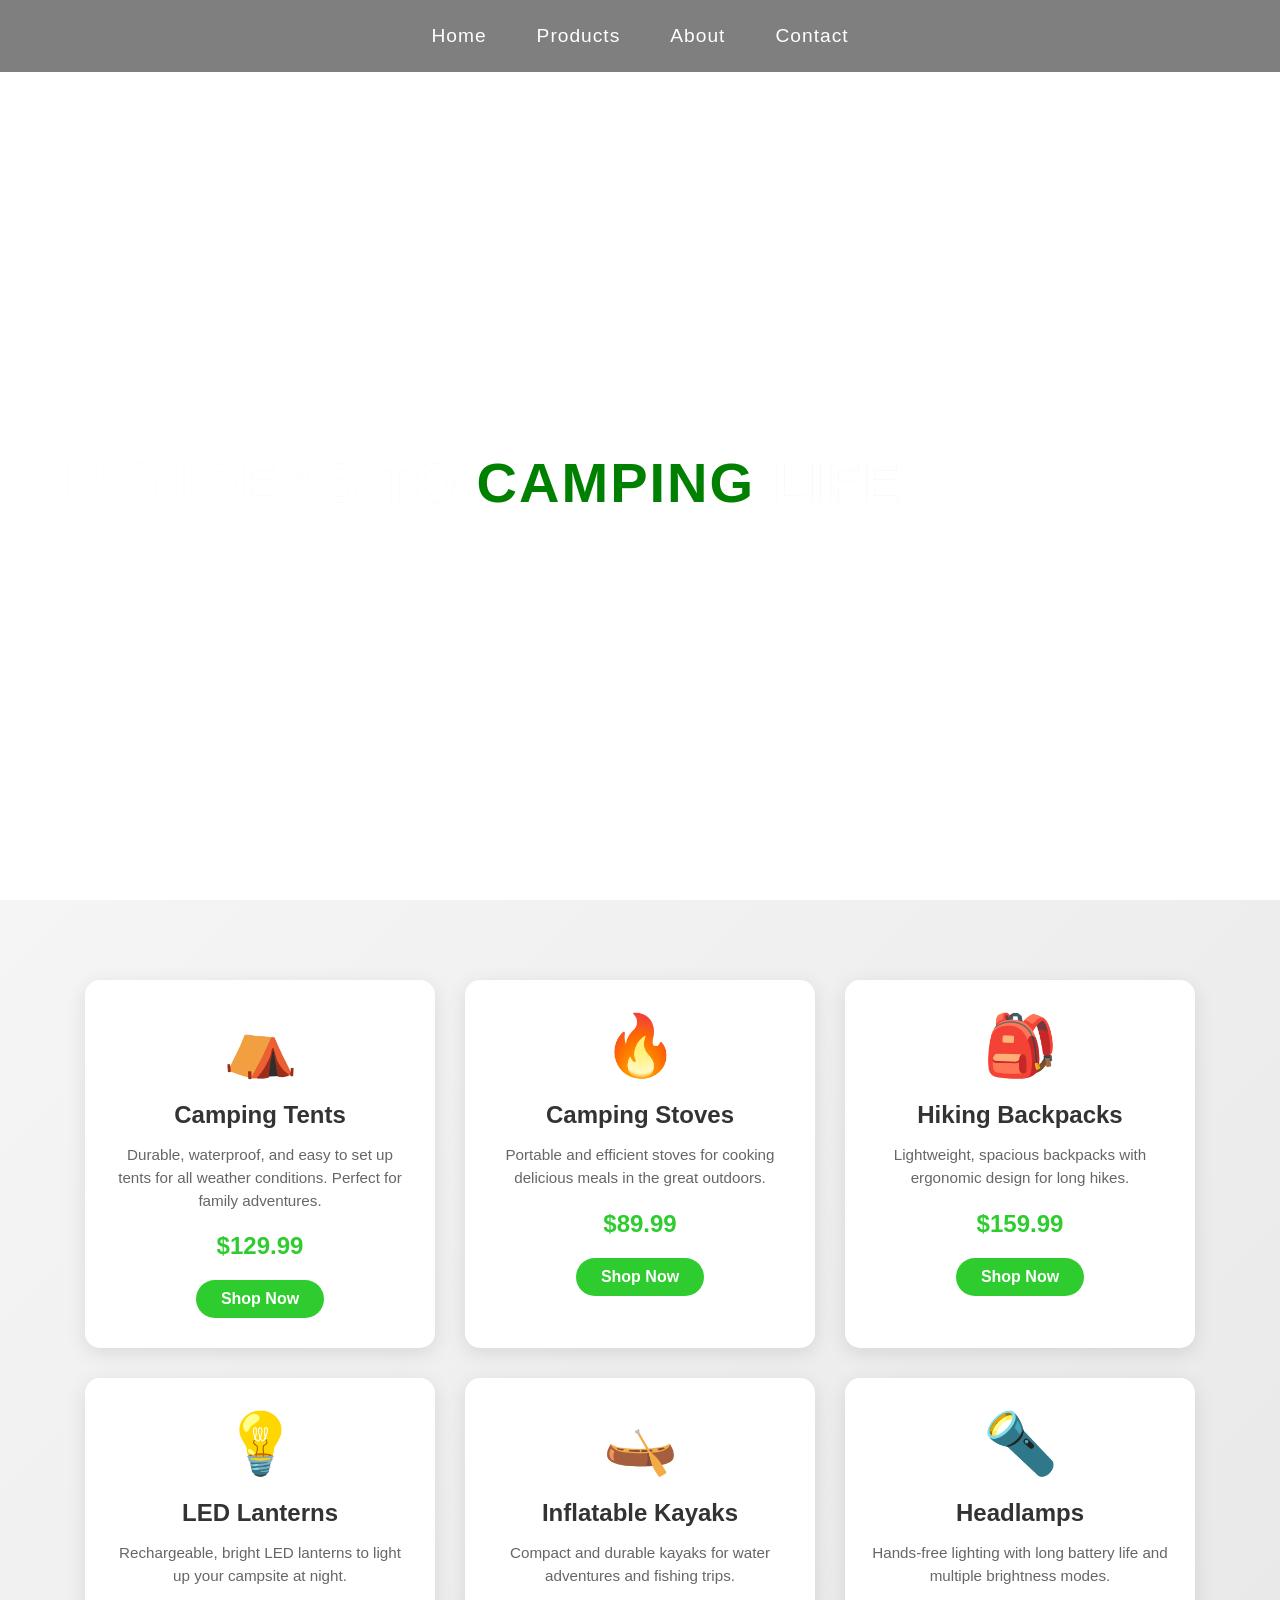
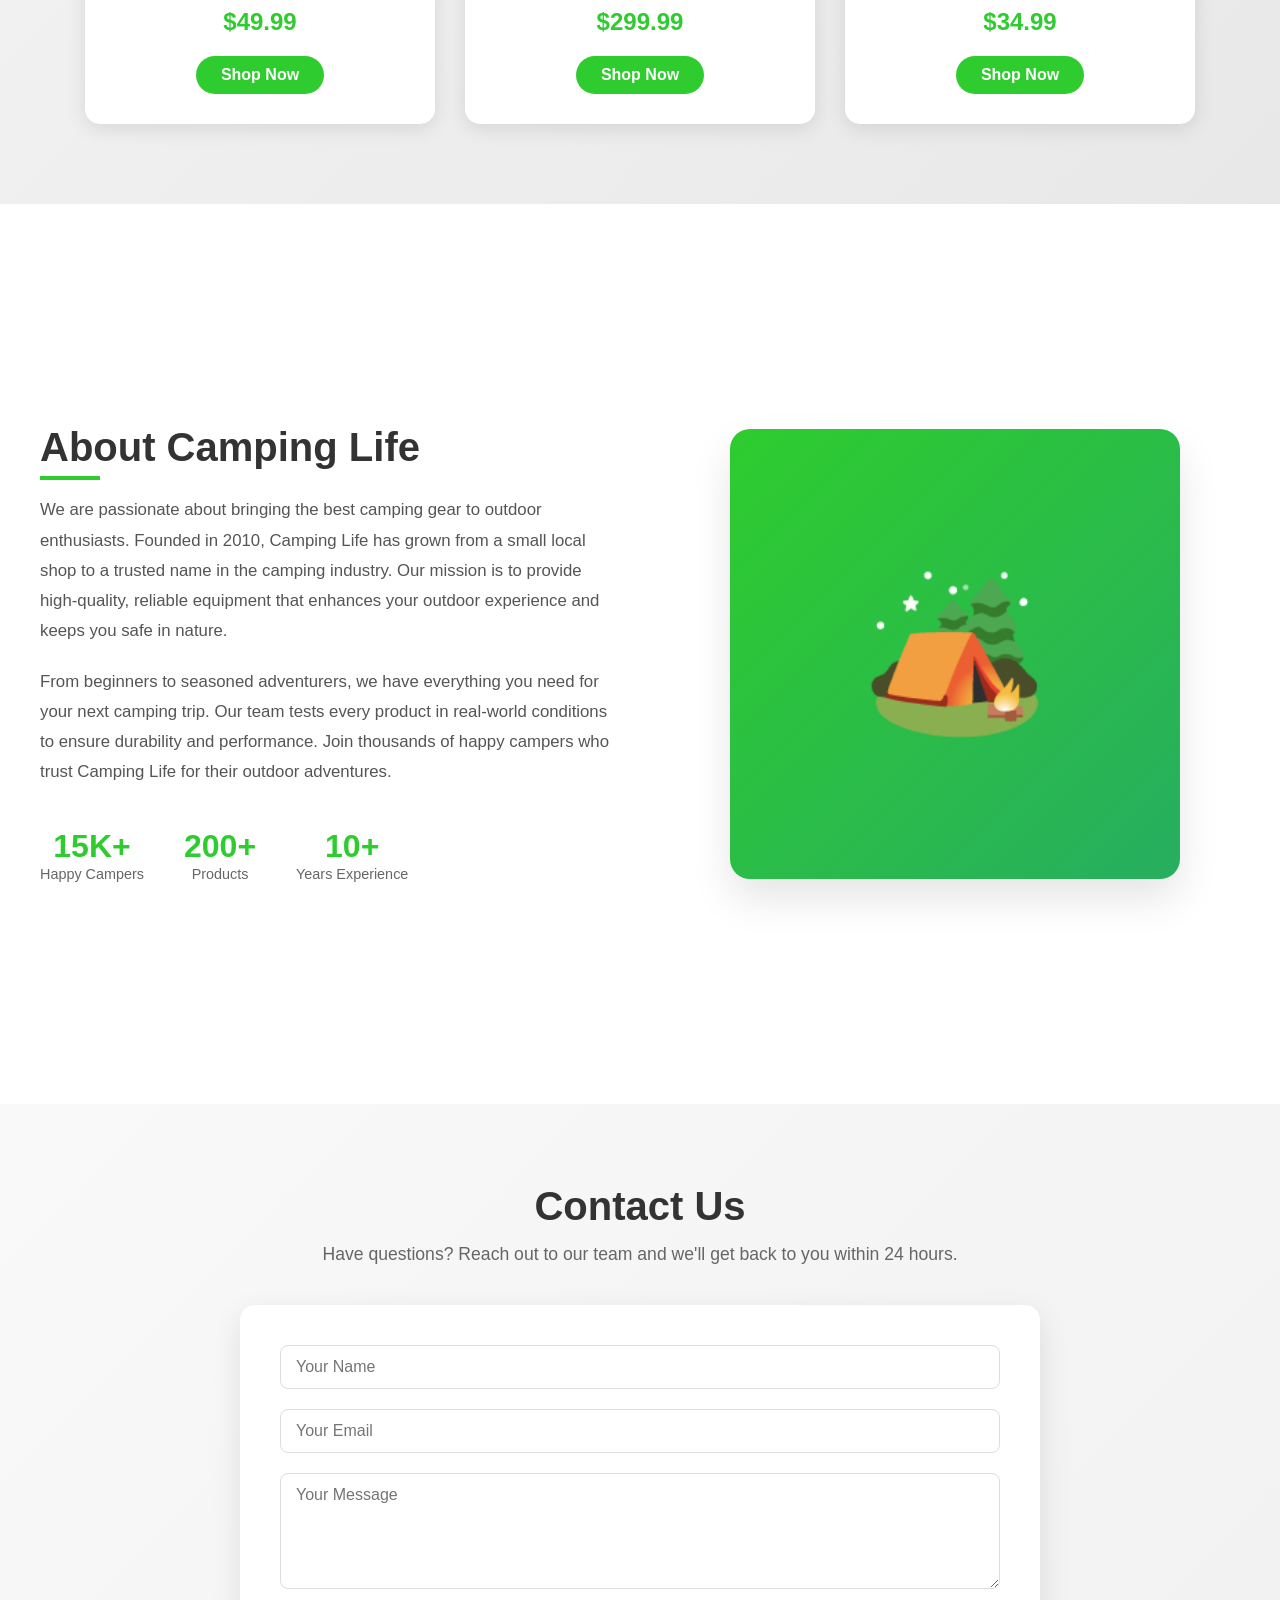
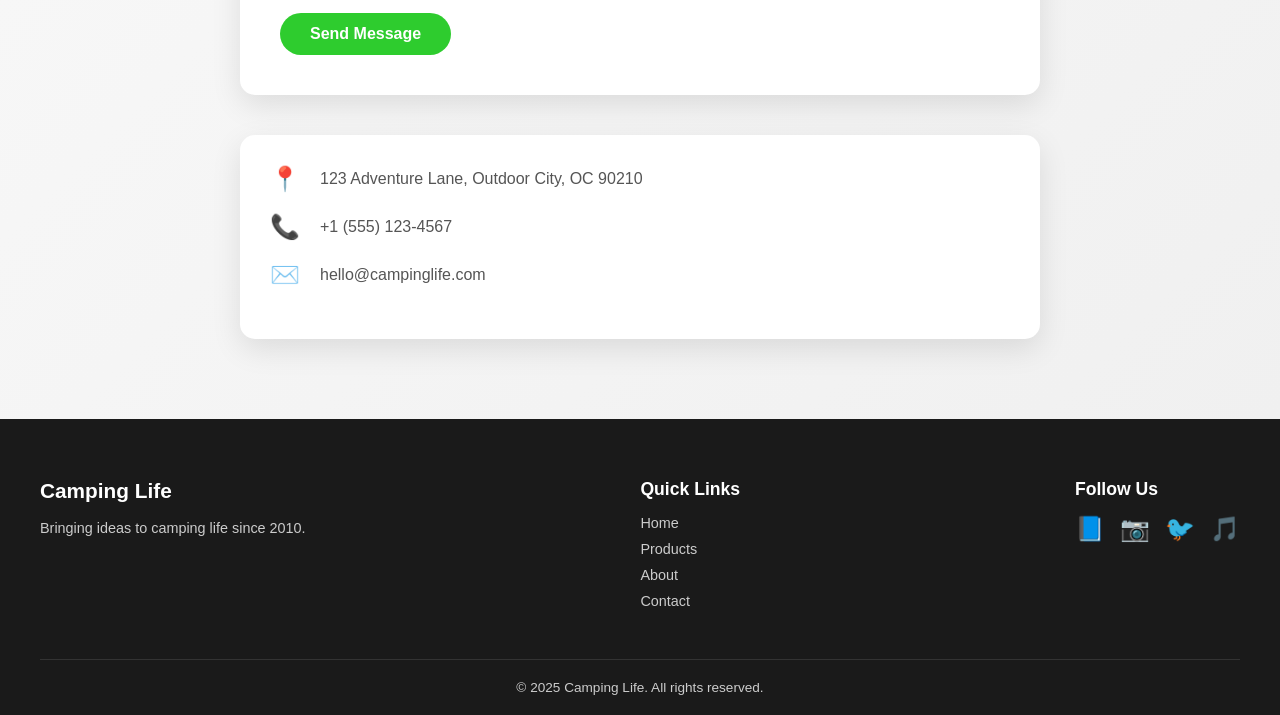
==== index.html @ 52f6e9c1 "update files via upload" ====
<!DOCTYPE html>
<html lang="pt-br">

<head>
    <meta charset="UTF-8">
    <meta name="viewport" content="width=device-width, initial-scale=1.0">
    <title>Hero Section com Vídeo - Camping Life</title>
    <link rel="stylesheet" href="style.css">
</head>

<body>
    <section class="hero">
        <video autoplay muted loop>
            <source src="video4k.mp4" type="video/mp4">
        </video>

        <div class="navbar">
            <a href="#">Home</a>
            <a href="#">Products</a>
            <a href="#">About</a>
            <a href="#">Contact</a>
        </div>

        <div class="hero-title">
            <h1>BRINGING IDEAS TO <span style="color: green;">CAMPING</span> LIFE</h1>
        </div>
    </section>

    <section class="products">
        <div class="products-container">
            <div class="product-card">
                <div class="product-icon">⛺</div>
                <h3>Camping Tents</h3>
                <p>Durable, waterproof, and easy to set up tents for all weather conditions. Perfect for family
                    adventures.</p>
                <div class="price">$129.99</div>
                <a href="#" class="btn">Shop Now</a>
            </div>
            <div class="product-card">
                <div class="product-icon">🔥</div>
                <h3>Camping Stoves</h3>
                <p>Portable and efficient stoves for cooking delicious meals in the great outdoors.</p>
                <div class="price">$89.99</div>
                <a href="#" class="btn">Shop Now</a>
            </div>
            <div class="product-card">
                <div class="product-icon">🎒</div>
                <h3>Hiking Backpacks</h3>
                <p>Lightweight, spacious backpacks with ergonomic design for long hikes.</p>
                <div class="price">$159.99</div>
                <a href="#" class="btn">Shop Now</a>
            </div>
            <div class="product-card">
                <div class="product-icon">💡</div>
                <h3>LED Lanterns</h3>
                <p>Rechargeable, bright LED lanterns to light up your campsite at night.</p>
                <div class="price">$49.99</div>
                <a href="#" class="btn">Shop Now</a>
            </div>
            <div class="product-card">
                <div class="product-icon">🛶</div>
                <h3>Inflatable Kayaks</h3>
                <p>Compact and durable kayaks for water adventures and fishing trips.</p>
                <div class="price">$299.99</div>
                <a href="#" class="btn">Shop Now</a>
            </div>
            <div class="product-card">
                <div class="product-icon">🔦</div>
                <h3>Headlamps</h3>
                <p>Hands-free lighting with long battery life and multiple brightness modes.</p>
                <div class="price">$34.99</div>
                <a href="#" class="btn">Shop Now</a>
            </div>
        </div>
    </section>

    <section class="about">
        <div class="about-content">
            <h2>About Camping Life</h2>
            <p>We are passionate about bringing the best camping gear to outdoor enthusiasts. Founded in 2010, Camping
                Life has grown from a small local shop to a trusted name in the camping industry. Our mission is to
                provide high-quality, reliable equipment that enhances your outdoor experience and keeps you safe in
                nature.</p>
            <p>From beginners to seasoned adventurers, we have everything you need for your next camping trip. Our team
                tests every product in real-world conditions to ensure durability and performance. Join thousands of
                happy campers who trust Camping Life for their outdoor adventures.</p>
            <div class="about-stats">
                <div class="stat">
                    <span class="stat-number">15K+</span>
                    <span class="stat-label">Happy Campers</span>
                </div>
                <div class="stat">
                    <span class="stat-number">200+</span>
                    <span class="stat-label">Products</span>
                </div>
                <div class="stat">
                    <span class="stat-number">10+</span>
                    <span class="stat-label">Years Experience</span>
                </div>
            </div>
        </div>
        <div class="about-image">
            <div class="image-placeholder">🏕️</div>
        </div>
    </section>

    <section class="contact">
        <div class="contact-container">
            <h2>Contact Us</h2>
            <p>Have questions? Reach out to our team and we'll get back to you within 24 hours.</p>
            <form class="contact-form">
                <input type="text" placeholder="Your Name" required>
                <input type="email" placeholder="Your Email" required>
                <textarea rows="5" placeholder="Your Message" required></textarea>
                <button type="submit" class="submit-btn">Send Message</button>
            </form>
            <div class="contact-info">
                <div class="info-item">
                    <span class="info-icon">📍</span>
                    <span>123 Adventure Lane, Outdoor City, OC 90210</span>
                </div>
                <div class="info-item">
                    <span class="info-icon">📞</span>
                    <span>+1 (555) 123-4567</span>
                </div>
                <div class="info-item">
                    <span class="info-icon">✉️</span>
                    <span>hello@campinglife.com</span>
                </div>
            </div>
        </div>
    </section>

    <footer class="footer">
        <div class="footer-content">
            <div class="footer-section">
                <h3>Camping Life</h3>
                <p>Bringing ideas to camping life since 2010.</p>
            </div>
            <div class="footer-section">
                <h4>Quick Links</h4>
                <a href="#">Home</a>
                <a href="#">Products</a>
                <a href="#">About</a>
                <a href="#">Contact</a>
            </div>
            <div class="footer-section">
                <h4>Follow Us</h4>
                <div class="social-icons">
                    <a href="#">📘</a>
                    <a href="#">📷</a>
                    <a href="#">🐦</a>
                    <a href="#">🎵</a>
                </div>
            </div>
        </div>
        <div class="footer-bottom">
            <p>&copy; 2025 Camping Life. All rights reserved.</p>
        </div>
    </footer>
</body>

</html>
---- style.css ----
* {
    margin: 0;
    padding: 0;
    box-sizing: border-box;
}

.hero {
    height: 100vh;
    width: 100%;
    position: relative;
    overflow: hidden;
}

.hero video {
    position: absolute;
    width: 100%;
    height: 100%;
    object-fit: cover;
    top: 0;
    left: 0;
    z-index: 1;
}

.navbar {
    background-color: rgba(0, 0, 0, 0.5);
    padding: 25px 50px;
    text-align: center;
    display: flex;
    position: fixed;
    top: 0;
    left: 0;
    width: 100%;
    z-index: 3;
    gap: 50px;
    justify-content: center;
    backdrop-filter: blur(5px);
}

.navbar a {
    color: white;
    text-decoration: none;
    font-family: 'Arial', 'Helvetica', sans-serif;
    font-size: 1.2rem;
    font-weight: 500;
    transition: color 0.3s ease;
    letter-spacing: 1px;
}

.navbar a:hover {
    color: #2ecc2e;
}

.hero-title {
    position: absolute;
    z-index: 2;
    top: 50%;
    left: -20%;
    font-family: 'Arial', 'Helvetica', sans-serif;
    font-weight: bold;
    color: white;
    font-size: 5rem;
    text-align: center;
    width: 100%;
    letter-spacing: 2px;
}

.hero-title h1 {
    font-size: 3.5rem;
    background: linear-gradient(135deg, #ffffff, #e0e0e0);
    -webkit-background-clip: text;
    background-clip: text;
    color: white;
}

.products {
    min-height: 100vh;
    background: linear-gradient(135deg, #f5f5f5 0%, #e8e8e8 100%);
    padding: 80px 40px;
}

.products-container {
    max-width: 1300px;
    margin: 0 auto;
    display: flex;
    flex-wrap: wrap;
    gap: 30px;
    justify-content: center;
}

.product-card {
    background-color: white;
    width: 350px;
    padding: 30px 25px;
    border-radius: 15px;
    text-align: center;
    transition: transform 0.3s ease, box-shadow 0.3s ease;
    box-shadow: 0 5px 20px rgba(0, 0, 0, 0.1);
}

.product-card:hover {
    transform: translateY(-10px);
    box-shadow: 0 15px 35px rgba(0, 0, 0, 0.15);
}

.product-icon {
    font-size: 60px;
    margin-bottom: 20px;
}

.product-card h3 {
    font-family: 'Arial', 'Helvetica', sans-serif;
    font-size: 1.5rem;
    color: #333;
    margin-bottom: 15px;
}

.product-card p {
    font-family: 'Arial', 'Helvetica', sans-serif;
    color: #666;
    line-height: 1.5;
    margin-bottom: 20px;
    font-size: 0.95rem;
}

.price {
    font-size: 1.5rem;
    font-weight: bold;
    color: #2ecc2e;
    margin-bottom: 20px;
    font-family: 'Arial', 'Helvetica', sans-serif;
}

.btn {
    display: inline-block;
    padding: 10px 25px;
    background-color: #2ecc2e;
    color: white;
    text-decoration: none;
    border-radius: 25px;
    font-family: 'Arial', 'Helvetica', sans-serif;
    font-weight: bold;
    transition: background-color 0.3s ease;
}

.btn:hover {
    background-color: #27ae60;
}

.about {
    min-height: 100vh;
    background: white;
    display: flex;
    align-items: center;
    justify-content: center;
    gap: 60px;
    padding: 80px 40px;
    max-width: 1300px;
    margin: 0 auto;
}

.about-content {
    flex: 1;
}

.about-content h2 {
    font-family: 'Arial', 'Helvetica', sans-serif;
    font-size: 2.5rem;
    color: #333;
    margin-bottom: 25px;
    position: relative;
    display: inline-block;
}

.about-content h2::after {
    content: '';
    position: absolute;
    bottom: -10px;
    left: 0;
    width: 60px;
    height: 4px;
    background-color: #2ecc2e;
}

.about-content p {
    font-family: 'Arial', 'Helvetica', sans-serif;
    color: #555;
    line-height: 1.8;
    margin-bottom: 20px;
    font-size: 1.05rem;
}

.about-stats {
    display: flex;
    gap: 40px;
    margin-top: 40px;
}

.stat {
    text-align: center;
}

.stat-number {
    display: block;
    font-size: 2rem;
    font-weight: bold;
    color: #2ecc2e;
    font-family: 'Arial', 'Helvetica', sans-serif;
}

.stat-label {
    font-family: 'Arial', 'Helvetica', sans-serif;
    color: #666;
    font-size: 0.9rem;
}

.about-image {
    flex: 1;
    display: flex;
    justify-content: center;
    align-items: center;
}

.image-placeholder {
    width: 100%;
    max-width: 450px;
    height: 450px;
    background: linear-gradient(135deg, #2ecc2e, #27ae60);
    border-radius: 20px;
    display: flex;
    align-items: center;
    justify-content: center;
    font-size: 150px;
    box-shadow: 0 20px 40px rgba(0, 0, 0, 0.1);
}

.contact {
    min-height: 100vh;
    background: linear-gradient(135deg, #f9f9f9 0%, #f0f0f0 100%);
    padding: 80px 40px;
}

.contact-container {
    max-width: 800px;
    margin: 0 auto;
    text-align: center;
}

.contact-container h2 {
    font-family: 'Arial', 'Helvetica', sans-serif;
    font-size: 2.5rem;
    color: #333;
    margin-bottom: 15px;
}

.contact-container > p {
    font-family: 'Arial', 'Helvetica', sans-serif;
    color: #666;
    margin-bottom: 40px;
    font-size: 1.1rem;
}

.contact-form {
    background: white;
    padding: 40px;
    border-radius: 15px;
    box-shadow: 0 10px 30px rgba(0, 0, 0, 0.1);
    margin-bottom: 40px;
    text-align: left;
}

.contact-form input,
.contact-form textarea {
    width: 100%;
    padding: 12px 15px;
    margin-bottom: 20px;
    border: 1px solid #ddd;
    border-radius: 8px;
    font-family: 'Arial', 'Helvetica', sans-serif;
    font-size: 1rem;
    transition: border-color 0.3s ease;
}

.contact-form input:focus,
.contact-form textarea:focus {
    outline: none;
    border-color: #2ecc2e;
}

.submit-btn {
    background-color: #2ecc2e;
    color: white;
    padding: 12px 30px;
    border: none;
    border-radius: 25px;
    font-size: 1rem;
    font-weight: bold;
    cursor: pointer;
    transition: background-color 0.3s ease;
    width: auto;
    font-family: 'Arial', 'Helvetica', sans-serif;
}

.submit-btn:hover {
    background-color: #27ae60;
}

.contact-info {
    background: white;
    padding: 30px;
    border-radius: 15px;
    box-shadow: 0 10px 30px rgba(0, 0, 0, 0.1);
    text-align: left;
}

.info-item {
    display: flex;
    align-items: center;
    gap: 15px;
    margin-bottom: 20px;
    font-family: 'Arial', 'Helvetica', sans-serif;
    color: #555;
}

.info-icon {
    font-size: 1.5rem;
    min-width: 35px;
}

.footer {
    background-color: #1a1a1a;
    color: #ccc;
    padding: 60px 40px 20px;
}

.footer-content {
    max-width: 1300px;
    margin: 0 auto;
    display: flex;
    justify-content: space-between;
    flex-wrap: wrap;
    gap: 40px;
    margin-bottom: 40px;
}

.footer-section h3 {
    font-family: 'Arial', 'Helvetica', sans-serif;
    color: white;
    margin-bottom: 15px;
    font-size: 1.3rem;
}

.footer-section h4 {
    font-family: 'Arial', 'Helvetica', sans-serif;
    color: white;
    margin-bottom: 15px;
    font-size: 1.1rem;
}

.footer-section p {
    font-family: 'Arial', 'Helvetica', sans-serif;
    line-height: 1.5;
    font-size: 0.9rem;
}

.footer-section a {
    display: block;
    color: #ccc;
    text-decoration: none;
    font-family: 'Arial', 'Helvetica', sans-serif;
    margin-bottom: 10px;
    transition: color 0.3s ease;
    font-size: 0.9rem;
}

.footer-section a:hover {
    color: #2ecc2e;
}

.social-icons {
    display: flex;
    gap: 15px;
}

.social-icons a {
    font-size: 1.5rem;
    margin-bottom: 0;
}

.footer-bottom {
    text-align: center;
    padding-top: 20px;
    border-top: 1px solid #333;
    font-family: 'Arial', 'Helvetica', sans-serif;
    font-size: 0.85rem;
}
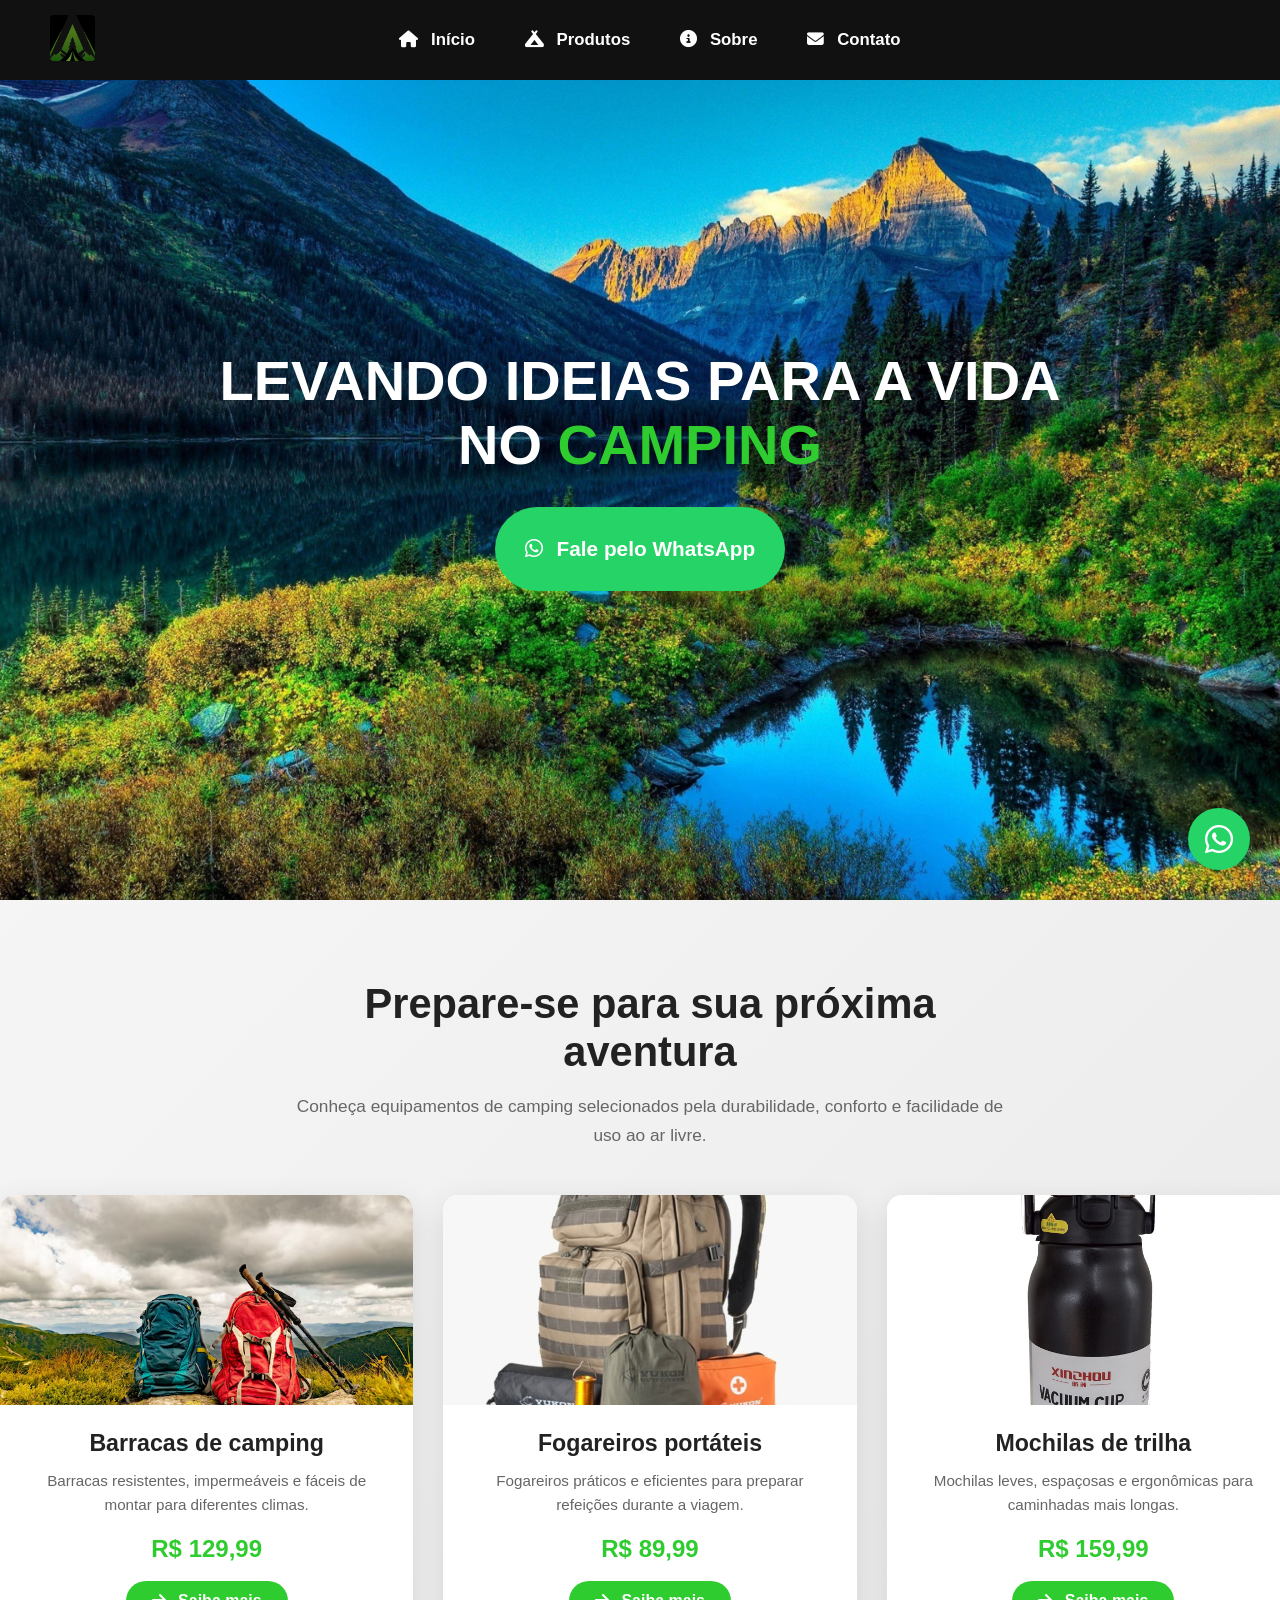
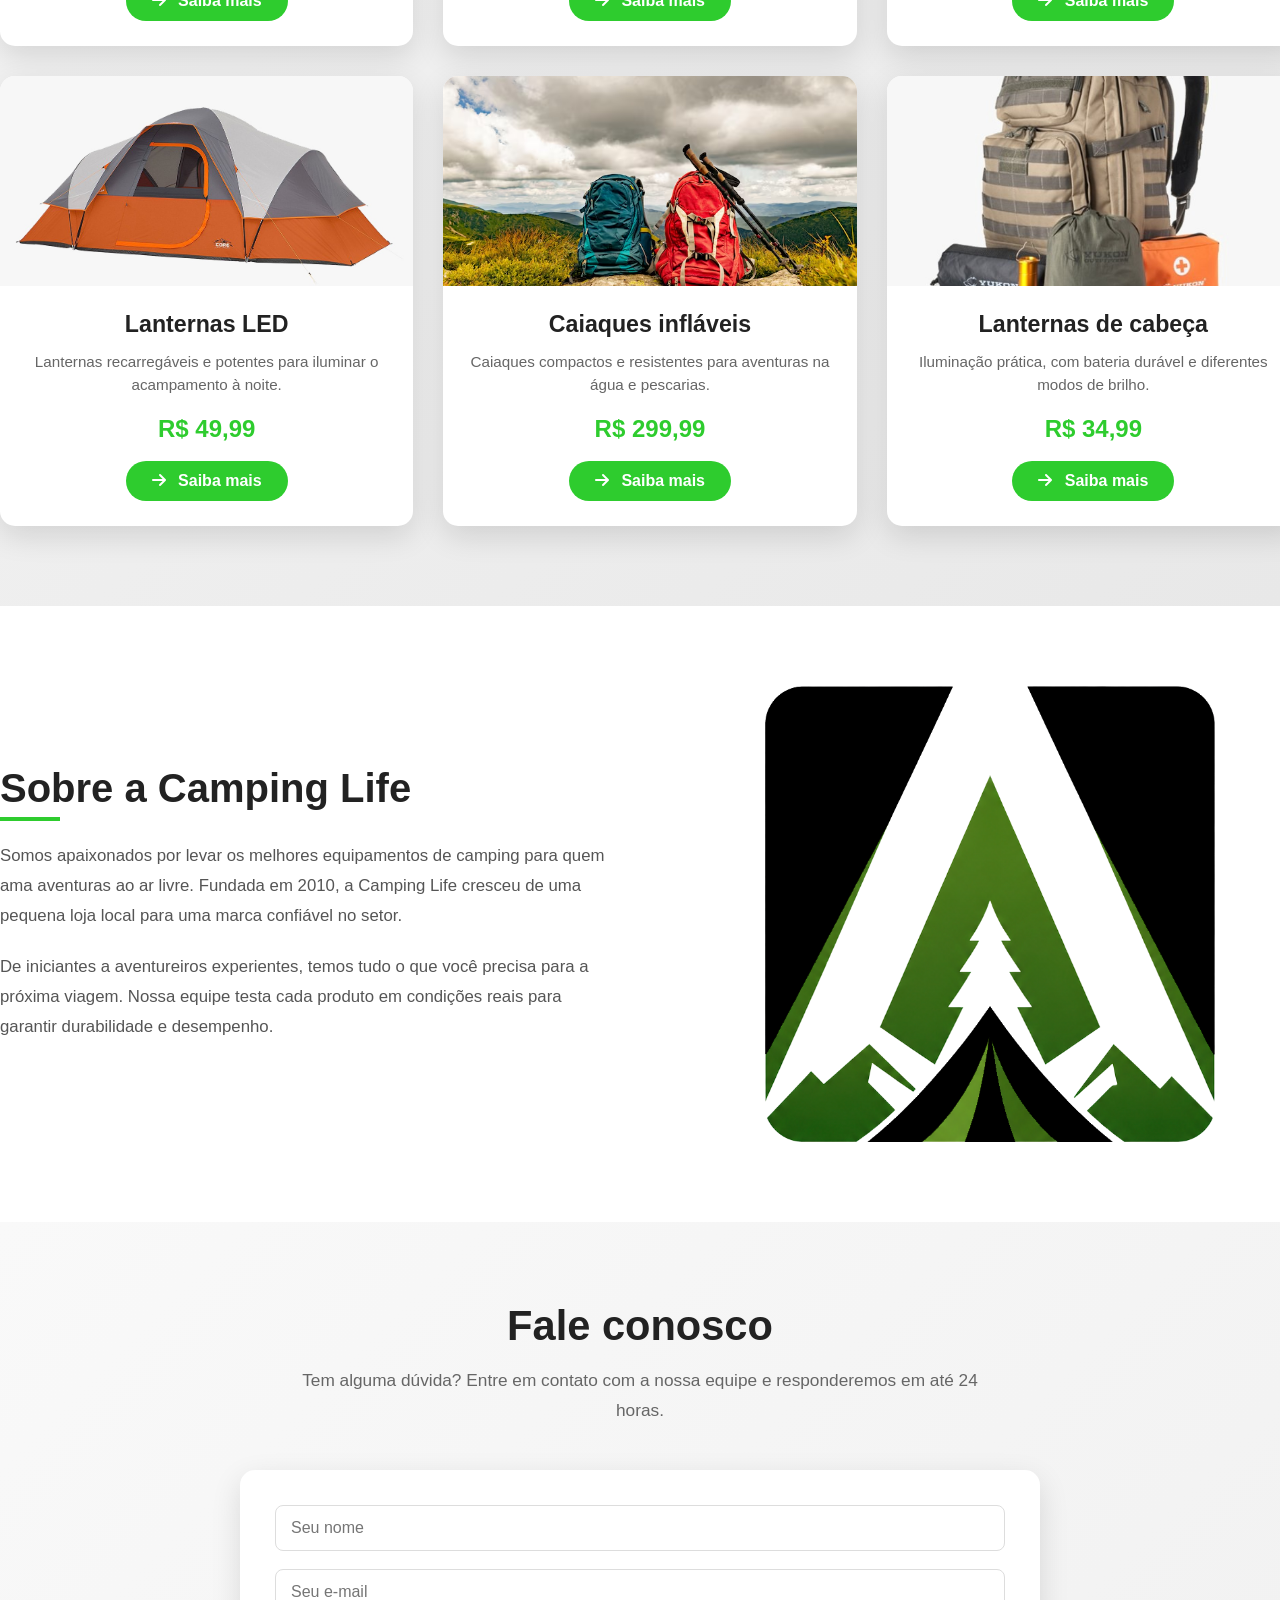
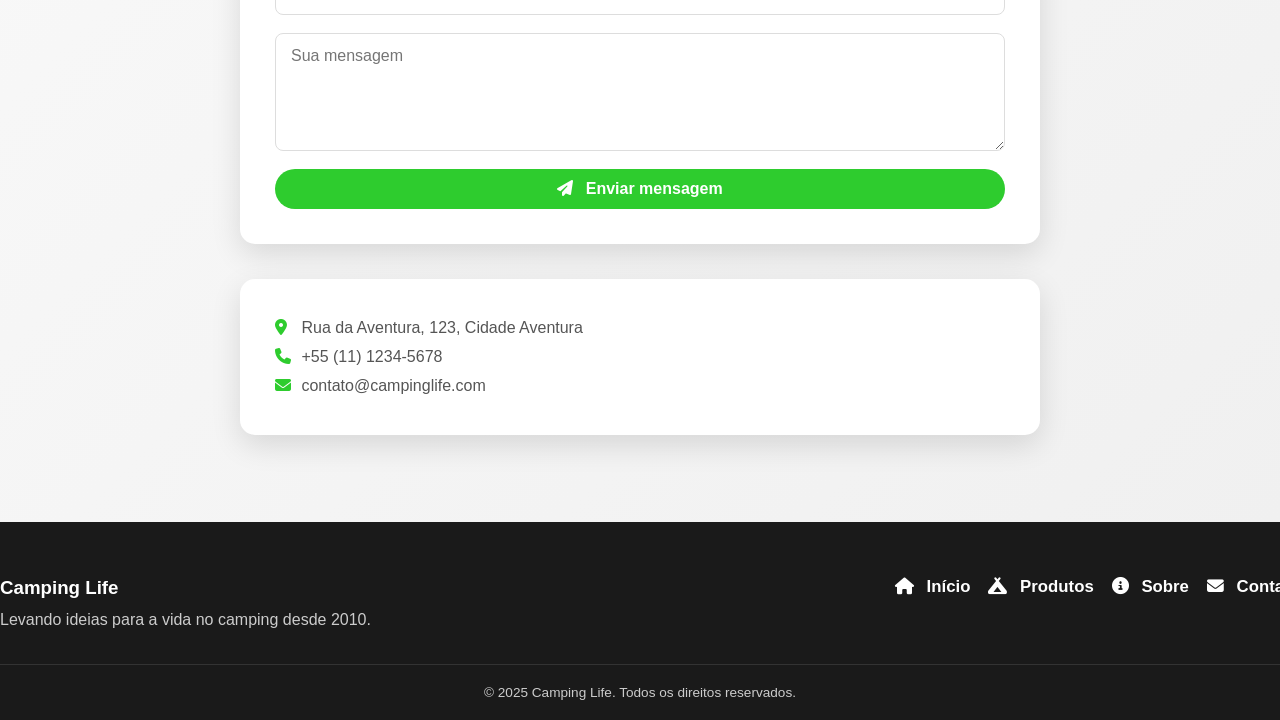
==== commit 54fad4ef: "update files via upload" ====
--- a/index.html
+++ b/index.html
@@ -1,163 +1,170 @@
-<!DOCTYPE html>
+﻿<!DOCTYPE html>
 <html lang="pt-br">
 
 <head>
     <meta charset="UTF-8">
-    <meta name="viewport" content="width=device-width, initial-scale=1.0">
-    <title>Hero Section com Vídeo - Camping Life</title>
+    <title>Camping Life</title>
+    <link rel="stylesheet" href="https://cdnjs.cloudflare.com/ajax/libs/font-awesome/6.5.1/css/all.min.css">
     <link rel="stylesheet" href="style.css">
 </head>
 
 <body>
-    <section class="hero">
-        <video autoplay muted loop>
-            <source src="video4k.mp4" type="video/mp4">
-        </video>
+    <header class="site-header">
+        <a class="logo-link" href="#home">
+            <img src="logo.png" alt="Camping Life">
+        </a>
 
-        <div class="navbar">
-            <a href="#">Home</a>
-            <a href="#">Products</a>
-            <a href="#">About</a>
-            <a href="#">Contact</a>
+        <nav class="main-nav">
+            <a href="#home"><i class="fa-solid fa-house"></i> Início</a>
+            <a href="#products"><i class="fa-solid fa-campground"></i> Produtos</a>
+            <a href="#about"><i class="fa-solid fa-circle-info"></i> Sobre</a>
+            <a href="#contact"><i class="fa-solid fa-envelope"></i> Contato</a>
+        </nav>
+    </header>
+
+    <main>
+        <section class="hero" id="home">
+            <div class="hero-content">
+                <h1>Levando ideias para a vida no <span>camping</span></h1>
+                <a class="whatsapp-hero" href="https://wa.me/559284066727" target="_blank">
+                    <i class="fa-brands fa-whatsapp"></i> Fale pelo WhatsApp
+                </a>
+            </div>
+        </section>
+
+        <section class="products section" id="products">
+            <div class="container">
+                <div class="section-header">
+                    <h2>Prepare-se para sua próxima aventura</h2>
+                    <p>Conheça equipamentos de camping selecionados pela durabilidade, conforto e facilidade de uso ao
+                        ar livre.</p>
+                </div>
+
+                <div class="product-grid">
+                    <article class="product-card">
+                        <img src="photo1.png" alt="Barracas de camping">
+                        <div class="product-content">
+                            <h3>Barracas de camping</h3>
+                            <p>Barracas resistentes, impermeáveis e fáceis de montar para diferentes climas.</p>
+                            <strong>R$ 129,99</strong>
+                            <a class="btn" href="#"><i class="fa-solid fa-arrow-right"></i> Saiba mais</a>
+                        </div>
+                    </article>
+
+                    <article class="product-card">
+                        <img src="photo2.jpeg" alt="Fogareiros portáteis">
+                        <div class="product-content">
+                            <h3>Fogareiros portáteis</h3>
+                            <p>Fogareiros práticos e eficientes para preparar refeições durante a viagem.</p>
+                            <strong>R$ 89,99</strong>
+                            <a class="btn" href="#"><i class="fa-solid fa-arrow-right"></i> Saiba mais</a>
+                        </div>
+                    </article>
+
+                    <article class="product-card">
+                        <img src="photo3.jpeg" alt="Mochilas de trilha">
+                        <div class="product-content">
+                            <h3>Mochilas de trilha</h3>
+                            <p>Mochilas leves, espaçosas e ergonômicas para caminhadas mais longas.</p>
+                            <strong>R$ 159,99</strong>
+                            <a class="btn" href="#"><i class="fa-solid fa-arrow-right"></i> Saiba mais</a>
+                        </div>
+                    </article>
+
+                    <article class="product-card">
+                        <img src="photo4.jpeg" alt="Lanternas LED">
+                        <div class="product-content">
+                            <h3>Lanternas LED</h3>
+                            <p>Lanternas recarregáveis e potentes para iluminar o acampamento à noite.</p>
+                            <strong>R$ 49,99</strong>
+                            <a class="btn" href="#"><i class="fa-solid fa-arrow-right"></i> Saiba mais</a>
+                        </div>
+                    </article>
+
+                    <article class="product-card">
+                        <img src="photo1.png" alt="Caiaques infláveis">
+                        <div class="product-content">
+                            <h3>Caiaques infláveis</h3>
+                            <p>Caiaques compactos e resistentes para aventuras na água e pescarias.</p>
+                            <strong>R$ 299,99</strong>
+                            <a class="btn" href="#"><i class="fa-solid fa-arrow-right"></i> Saiba mais</a>
+                        </div>
+                    </article>
+
+                    <article class="product-card">
+                        <img src="photo2.jpeg" alt="Lanternas de cabeça">
+                        <div class="product-content">
+                            <h3>Lanternas de cabeça</h3>
+                            <p>Iluminação prática, com bateria durável e diferentes modos de brilho.</p>
+                            <strong>R$ 34,99</strong>
+                            <a class="btn" href="#"><i class="fa-solid fa-arrow-right"></i> Saiba mais</a>
+                        </div>
+                    </article>
+                </div>
+            </div>
+        </section>
+
+        <section class="about section" id="about">
+            <div class="container about-layout">
+                <div class="about-text">
+                    <h2>Sobre a Camping Life</h2>
+                    <p>Somos apaixonados por levar os melhores equipamentos de camping para quem ama aventuras ao ar
+                        livre. Fundada em 2010, a Camping Life cresceu de uma pequena loja local para uma marca
+                        confiável no setor.</p>
+                    <p>De iniciantes a aventureiros experientes, temos tudo o que você precisa para a próxima viagem.
+                        Nossa equipe testa cada produto em condições reais para garantir durabilidade e desempenho.</p>
+                </div>
+
+                <div class="about-brand">
+                    <img src="logo.png" alt="Camping Life">
+                </div>
+            </div>
+        </section>
+
+        <section class="contact section" id="contact">
+            <div class="container contact-layout">
+                <div class="section-header">
+                    <h2>Fale conosco</h2>
+                    <p>Tem alguma dúvida? Entre em contato com a nossa equipe e responderemos em até 24 horas.</p>
+                </div>
+
+                <form class="contact-form">
+                    <input type="text" placeholder="Seu nome" required>
+                    <input type="email" placeholder="Seu e-mail" required>
+                    <textarea rows="5" placeholder="Sua mensagem" required></textarea>
+                    <button class="btn" type="submit"><i class="fa-solid fa-paper-plane"></i> Enviar mensagem</button>
+                </form>
+
+                <div class="contact-info">
+                    <p><i class="fa-solid fa-location-dot"></i> Rua da Aventura, 123, Cidade Aventura</p>
+                    <p><i class="fa-solid fa-phone"></i> +55 (11) 1234-5678</p>
+                    <p><i class="fa-solid fa-envelope"></i> contato@campinglife.com</p>
+                </div>
+            </div>
+        </section>
+    </main>
+
+    <footer class="site-footer">
+        <div class="container footer-layout">
+            <div>
+                <h3>Camping Life</h3>
+                <p>Levando ideias para a vida no camping desde 2010.</p>
+            </div>
+
+            <nav>
+                <a href="#home"><i class="fa-solid fa-house"></i> Início</a>
+                <a href="#products"><i class="fa-solid fa-campground"></i> Produtos</a>
+                <a href="#about"><i class="fa-solid fa-circle-info"></i> Sobre</a>
+                <a href="#contact"><i class="fa-solid fa-envelope"></i> Contato</a>
+            </nav>
         </div>
 
-        <div class="hero-title">
-            <h1>BRINGING IDEAS TO <span style="color: green;">CAMPING</span> LIFE</h1>
-        </div>
-    </section>
+        <p class="copyright">&copy; 2025 Camping Life. Todos os direitos reservados.</p>
+    </footer>
 
-    <section class="products">
-        <div class="products-container">
-            <div class="product-card">
-                <div class="product-icon">⛺</div>
-                <h3>Camping Tents</h3>
-                <p>Durable, waterproof, and easy to set up tents for all weather conditions. Perfect for family
-                    adventures.</p>
-                <div class="price">$129.99</div>
-                <a href="#" class="btn">Shop Now</a>
-            </div>
-            <div class="product-card">
-                <div class="product-icon">🔥</div>
-                <h3>Camping Stoves</h3>
-                <p>Portable and efficient stoves for cooking delicious meals in the great outdoors.</p>
-                <div class="price">$89.99</div>
-                <a href="#" class="btn">Shop Now</a>
-            </div>
-            <div class="product-card">
-                <div class="product-icon">🎒</div>
-                <h3>Hiking Backpacks</h3>
-                <p>Lightweight, spacious backpacks with ergonomic design for long hikes.</p>
-                <div class="price">$159.99</div>
-                <a href="#" class="btn">Shop Now</a>
-            </div>
-            <div class="product-card">
-                <div class="product-icon">💡</div>
-                <h3>LED Lanterns</h3>
-                <p>Rechargeable, bright LED lanterns to light up your campsite at night.</p>
-                <div class="price">$49.99</div>
-                <a href="#" class="btn">Shop Now</a>
-            </div>
-            <div class="product-card">
-                <div class="product-icon">🛶</div>
-                <h3>Inflatable Kayaks</h3>
-                <p>Compact and durable kayaks for water adventures and fishing trips.</p>
-                <div class="price">$299.99</div>
-                <a href="#" class="btn">Shop Now</a>
-            </div>
-            <div class="product-card">
-                <div class="product-icon">🔦</div>
-                <h3>Headlamps</h3>
-                <p>Hands-free lighting with long battery life and multiple brightness modes.</p>
-                <div class="price">$34.99</div>
-                <a href="#" class="btn">Shop Now</a>
-            </div>
-        </div>
-    </section>
-
-    <section class="about">
-        <div class="about-content">
-            <h2>About Camping Life</h2>
-            <p>We are passionate about bringing the best camping gear to outdoor enthusiasts. Founded in 2010, Camping
-                Life has grown from a small local shop to a trusted name in the camping industry. Our mission is to
-                provide high-quality, reliable equipment that enhances your outdoor experience and keeps you safe in
-                nature.</p>
-            <p>From beginners to seasoned adventurers, we have everything you need for your next camping trip. Our team
-                tests every product in real-world conditions to ensure durability and performance. Join thousands of
-                happy campers who trust Camping Life for their outdoor adventures.</p>
-            <div class="about-stats">
-                <div class="stat">
-                    <span class="stat-number">15K+</span>
-                    <span class="stat-label">Happy Campers</span>
-                </div>
-                <div class="stat">
-                    <span class="stat-number">200+</span>
-                    <span class="stat-label">Products</span>
-                </div>
-                <div class="stat">
-                    <span class="stat-number">10+</span>
-                    <span class="stat-label">Years Experience</span>
-                </div>
-            </div>
-        </div>
-        <div class="about-image">
-            <div class="image-placeholder">🏕️</div>
-        </div>
-    </section>
-
-    <section class="contact">
-        <div class="contact-container">
-            <h2>Contact Us</h2>
-            <p>Have questions? Reach out to our team and we'll get back to you within 24 hours.</p>
-            <form class="contact-form">
-                <input type="text" placeholder="Your Name" required>
-                <input type="email" placeholder="Your Email" required>
-                <textarea rows="5" placeholder="Your Message" required></textarea>
-                <button type="submit" class="submit-btn">Send Message</button>
-            </form>
-            <div class="contact-info">
-                <div class="info-item">
-                    <span class="info-icon">📍</span>
-                    <span>123 Adventure Lane, Outdoor City, OC 90210</span>
-                </div>
-                <div class="info-item">
-                    <span class="info-icon">📞</span>
-                    <span>+1 (555) 123-4567</span>
-                </div>
-                <div class="info-item">
-                    <span class="info-icon">✉️</span>
-                    <span>hello@campinglife.com</span>
-                </div>
-            </div>
-        </div>
-    </section>
-
-    <footer class="footer">
-        <div class="footer-content">
-            <div class="footer-section">
-                <h3>Camping Life</h3>
-                <p>Bringing ideas to camping life since 2010.</p>
-            </div>
-            <div class="footer-section">
-                <h4>Quick Links</h4>
-                <a href="#">Home</a>
-                <a href="#">Products</a>
-                <a href="#">About</a>
-                <a href="#">Contact</a>
-            </div>
-            <div class="footer-section">
-                <h4>Follow Us</h4>
-                <div class="social-icons">
-                    <a href="#">📘</a>
-                    <a href="#">📷</a>
-                    <a href="#">🐦</a>
-                    <a href="#">🎵</a>
-                </div>
-            </div>
-        </div>
-        <div class="footer-bottom">
-            <p>&copy; 2025 Camping Life. All rights reserved.</p>
-        </div>
-    </footer>
+    <a class="whatsapp-fixed" href="https://wa.me/559284066727" target="_blank" aria-label="Fale pelo WhatsApp">
+        <i class="fa-brands fa-whatsapp"></i>
+    </a>
 </body>
 
 </html>
--- a/style.css
+++ b/style.css
@@ -1,395 +1,397 @@
+:root {
+    --green: #2ecc2e;
+    --green-dark: #27ae60;
+    --text: #222;
+    --muted: #666;
+    --light: #f5f5f5;
+    --white: #ffffff;
+    --dark: #111111;
+    --shadow: 0 10px 30px rgba(0, 0, 0, 0.12);
+    --radius: 15px;
+    --container: 1300px;
+}
+
 * {
+    box-sizing: border-box;
     margin: 0;
     padding: 0;
-    box-sizing: border-box;
-}
-
-.hero {
-    height: 100vh;
-    width: 100%;
-    position: relative;
-    overflow: hidden;
-}
-
-.hero video {
-    position: absolute;
-    width: 100%;
-    height: 100%;
-    object-fit: cover;
-    top: 0;
-    left: 0;
-    z-index: 1;
-}
-
-.navbar {
-    background-color: rgba(0, 0, 0, 0.5);
-    padding: 25px 50px;
+}
+
+html {
+    scroll-behavior: smooth;
+}
+
+body {
+    color: var(--text);
+    font-family: Arial, Helvetica, sans-serif;
+    background: var(--white);
+}
+
+a {
+    text-decoration: none;
+}
+
+.container {
+    width: var(--container);
+    margin: 0 auto;
+}
+
+.section {
+    padding: 80px 0;
+}
+
+.section-header {
+    width: 720px;
+    margin: 0 auto 45px;
     text-align: center;
-    display: flex;
+}
+
+.section-header span {
+    display: block;
+    color: var(--green);
+    font-size: 0.85rem;
+    font-weight: 700;
+    letter-spacing: 2px;
+    margin-bottom: 12px;
+    text-transform: uppercase;
+}
+
+.section-header h2 {
+    color: var(--text);
+    font-size: 2.6rem;
+    line-height: 1.15;
+    margin-bottom: 16px;
+}
+
+.section-header p {
+    color: var(--muted);
+    font-size: 1.08rem;
+    line-height: 1.7;
+}
+
+.btn {
+    display: inline-block;
+    padding: 11px 26px;
+    border: 0;
+    border-radius: 999px;
+    color: var(--white);
+    background: var(--green);
+    font: inherit;
+    font-weight: 700;
+    cursor: pointer;
+    transition: background 0.3s ease;
+}
+
+.btn i,
+.main-nav i,
+.site-footer i {
+    margin-right: 8px;
+}
+
+.btn:hover {
+    background: var(--green-dark);
+}
+
+.site-header {
     position: fixed;
+    z-index: 10;
     top: 0;
     left: 0;
     width: 100%;
-    z-index: 3;
+    min-width: 1300px;
+    min-height: 80px;
+    display: flex;
+    align-items: center;
+    justify-content: center;
+    padding: 16px 50px;
+    background: var(--dark);
+}
+
+.logo-link {
+    position: absolute;
+    left: 50px;
+}
+
+.logo-link img {
+    height: 46px;
+    width: auto;
+}
+
+.main-nav {
+    display: flex;
     gap: 50px;
-    justify-content: center;
-    backdrop-filter: blur(5px);
-}
-
-.navbar a {
-    color: white;
-    text-decoration: none;
-    font-family: 'Arial', 'Helvetica', sans-serif;
-    font-size: 1.2rem;
-    font-weight: 500;
+}
+
+.main-nav a,
+.site-footer a {
+    color: var(--white);
+    font-size: 1.05rem;
+    font-weight: 600;
     transition: color 0.3s ease;
-    letter-spacing: 1px;
-}
-
-.navbar a:hover {
-    color: #2ecc2e;
-}
-
-.hero-title {
-    position: absolute;
-    z-index: 2;
-    top: 50%;
-    left: -20%;
-    font-family: 'Arial', 'Helvetica', sans-serif;
-    font-weight: bold;
-    color: white;
-    font-size: 5rem;
+}
+
+.main-nav a:hover,
+.site-footer a:hover {
+    color: var(--green);
+}
+
+.hero {
+    min-height: 100vh;
+    display: grid;
+    place-items: center;
+    padding: 120px 40px 80px;
+    background: url("hero.png") center / cover fixed;
+}
+
+.hero-content {
+    width: 900px;
     text-align: center;
-    width: 100%;
-    letter-spacing: 2px;
-}
-
-.hero-title h1 {
+}
+
+.hero h1 {
+    color: var(--white);
     font-size: 3.5rem;
-    background: linear-gradient(135deg, #ffffff, #e0e0e0);
-    -webkit-background-clip: text;
-    background-clip: text;
-    color: white;
+    line-height: 1.15;
+    text-transform: uppercase;
+}
+
+.hero h1 span {
+    color: var(--green);
+}
+
+.whatsapp-hero {
+    display: inline-block;
+    margin-top: 30px;
+    padding: 30px;
+    border-radius: 999px;
+    color: var(--white);
+    background: #25d366;
+    font-size: 1.3rem;
+    font-weight: 700;
+    transition: background 0.3s ease, transform 0.3s ease;
+}
+
+.whatsapp-hero i {
+    margin-right: 8px;
+}
+
+.whatsapp-hero:hover {
+    background: #1ebe5d;
+    transform: translateY(-3px);
 }
 
 .products {
     min-height: 100vh;
     background: linear-gradient(135deg, #f5f5f5 0%, #e8e8e8 100%);
-    padding: 80px 40px;
-}
-
-.products-container {
-    max-width: 1300px;
-    margin: 0 auto;
-    display: flex;
-    flex-wrap: wrap;
+}
+
+.product-grid {
+    display: grid;
+    grid-template-columns: repeat(3, 1fr);
     gap: 30px;
-    justify-content: center;
 }
 
 .product-card {
-    background-color: white;
-    width: 350px;
-    padding: 30px 25px;
-    border-radius: 15px;
+    overflow: hidden;
+    display: flex;
+    flex-direction: column;
+    border-radius: var(--radius);
+    background: var(--white);
+    box-shadow: var(--shadow);
     text-align: center;
     transition: transform 0.3s ease, box-shadow 0.3s ease;
-    box-shadow: 0 5px 20px rgba(0, 0, 0, 0.1);
 }
 
 .product-card:hover {
-    transform: translateY(-10px);
-    box-shadow: 0 15px 35px rgba(0, 0, 0, 0.15);
-}
-
-.product-icon {
-    font-size: 60px;
-    margin-bottom: 20px;
-}
-
-.product-card h3 {
-    font-family: 'Arial', 'Helvetica', sans-serif;
+    transform: translateY(-8px);
+    box-shadow: 0 18px 40px rgba(0, 0, 0, 0.16);
+}
+
+.product-card img {
+    width: 100%;
+    height: 210px;
+    object-fit: cover;
+}
+
+.product-content {
+    display: flex;
+    flex: 1;
+    flex-direction: column;
+    align-items: center;
+    padding: 25px;
+}
+
+.product-content h3 {
+    font-size: 1.45rem;
+    margin-bottom: 12px;
+}
+
+.product-content p {
+    flex: 1;
+    color: var(--muted);
+    font-size: 0.95rem;
+    line-height: 1.55;
+    margin-bottom: 18px;
+}
+
+.product-content strong {
+    display: block;
+    color: var(--green);
     font-size: 1.5rem;
-    color: #333;
-    margin-bottom: 15px;
-}
-
-.product-card p {
-    font-family: 'Arial', 'Helvetica', sans-serif;
-    color: #666;
-    line-height: 1.5;
-    margin-bottom: 20px;
-    font-size: 0.95rem;
-}
-
-.price {
-    font-size: 1.5rem;
-    font-weight: bold;
-    color: #2ecc2e;
-    margin-bottom: 20px;
-    font-family: 'Arial', 'Helvetica', sans-serif;
-}
-
-.btn {
+    margin-bottom: 18px;
+}
+
+.about-layout {
+    display: grid;
+    grid-template-columns: 1fr 1fr;
+    align-items: center;
+    gap: 60px;
+}
+
+.about-text h2 {
     display: inline-block;
-    padding: 10px 25px;
-    background-color: #2ecc2e;
-    color: white;
-    text-decoration: none;
-    border-radius: 25px;
-    font-family: 'Arial', 'Helvetica', sans-serif;
-    font-weight: bold;
-    transition: background-color 0.3s ease;
-}
-
-.btn:hover {
-    background-color: #27ae60;
-}
-
-.about {
-    min-height: 100vh;
-    background: white;
-    display: flex;
-    align-items: center;
-    justify-content: center;
-    gap: 60px;
-    padding: 80px 40px;
-    max-width: 1300px;
-    margin: 0 auto;
-}
-
-.about-content {
-    flex: 1;
-}
-
-.about-content h2 {
-    font-family: 'Arial', 'Helvetica', sans-serif;
+    position: relative;
     font-size: 2.5rem;
-    color: #333;
-    margin-bottom: 25px;
-    position: relative;
-    display: inline-block;
-}
-
-.about-content h2::after {
-    content: '';
+    margin-bottom: 30px;
+}
+
+.about-text h2::after {
+    content: "";
     position: absolute;
+    left: 0;
     bottom: -10px;
-    left: 0;
     width: 60px;
     height: 4px;
-    background-color: #2ecc2e;
-}
-
-.about-content p {
-    font-family: 'Arial', 'Helvetica', sans-serif;
-    color: #555;
+    background: var(--green);
+}
+
+.about-text p {
+    color: #555555;
+    font-size: 1.05rem;
     line-height: 1.8;
     margin-bottom: 20px;
-    font-size: 1.05rem;
-}
-
-.about-stats {
+}
+
+.stats {
     display: flex;
     gap: 40px;
     margin-top: 40px;
 }
 
-.stat {
-    text-align: center;
-}
-
-.stat-number {
+.stats strong {
     display: block;
+    color: var(--green);
     font-size: 2rem;
-    font-weight: bold;
-    color: #2ecc2e;
-    font-family: 'Arial', 'Helvetica', sans-serif;
-}
-
-.stat-label {
-    font-family: 'Arial', 'Helvetica', sans-serif;
-    color: #666;
+}
+
+.stats span {
+    color: var(--muted);
     font-size: 0.9rem;
 }
 
-.about-image {
-    flex: 1;
-    display: flex;
+.about-brand {
+    display: flex;
+    align-items: center;
     justify-content: center;
-    align-items: center;
-}
-
-.image-placeholder {
-    width: 100%;
-    max-width: 450px;
-    height: 450px;
-    background: linear-gradient(135deg, #2ecc2e, #27ae60);
-    border-radius: 20px;
-    display: flex;
-    align-items: center;
-    justify-content: center;
-    font-size: 150px;
-    box-shadow: 0 20px 40px rgba(0, 0, 0, 0.1);
+}
+
+.about-brand img {
+    width: 450px;
 }
 
 .contact {
     min-height: 100vh;
     background: linear-gradient(135deg, #f9f9f9 0%, #f0f0f0 100%);
-    padding: 80px 40px;
-}
-
-.contact-container {
-    max-width: 800px;
-    margin: 0 auto;
-    text-align: center;
-}
-
-.contact-container h2 {
-    font-family: 'Arial', 'Helvetica', sans-serif;
-    font-size: 2.5rem;
-    color: #333;
-    margin-bottom: 15px;
-}
-
-.contact-container > p {
-    font-family: 'Arial', 'Helvetica', sans-serif;
-    color: #666;
-    margin-bottom: 40px;
-    font-size: 1.1rem;
+}
+
+.contact-layout {
+    width: 800px;
+}
+
+.contact-form,
+.contact-info {
+    padding: 35px;
+    border-radius: var(--radius);
+    background: var(--white);
+    box-shadow: var(--shadow);
 }
 
 .contact-form {
-    background: white;
-    padding: 40px;
-    border-radius: 15px;
-    box-shadow: 0 10px 30px rgba(0, 0, 0, 0.1);
-    margin-bottom: 40px;
-    text-align: left;
+    display: grid;
+    gap: 18px;
+    margin-bottom: 35px;
 }
 
 .contact-form input,
 .contact-form textarea {
     width: 100%;
-    padding: 12px 15px;
-    margin-bottom: 20px;
-    border: 1px solid #ddd;
+    padding: 13px 15px;
+    border: 1px solid #dddddd;
     border-radius: 8px;
-    font-family: 'Arial', 'Helvetica', sans-serif;
-    font-size: 1rem;
-    transition: border-color 0.3s ease;
-}
-
-.contact-form input:focus,
-.contact-form textarea:focus {
-    outline: none;
-    border-color: #2ecc2e;
-}
-
-.submit-btn {
-    background-color: #2ecc2e;
-    color: white;
-    padding: 12px 30px;
-    border: none;
-    border-radius: 25px;
-    font-size: 1rem;
-    font-weight: bold;
-    cursor: pointer;
-    transition: background-color 0.3s ease;
-    width: auto;
-    font-family: 'Arial', 'Helvetica', sans-serif;
-}
-
-.submit-btn:hover {
-    background-color: #27ae60;
-}
+    font: inherit;
+}
+
 
 .contact-info {
-    background: white;
-    padding: 30px;
-    border-radius: 15px;
-    box-shadow: 0 10px 30px rgba(0, 0, 0, 0.1);
-    text-align: left;
-}
-
-.info-item {
-    display: flex;
-    align-items: center;
-    gap: 15px;
-    margin-bottom: 20px;
-    font-family: 'Arial', 'Helvetica', sans-serif;
-    color: #555;
-}
-
-.info-icon {
-    font-size: 1.5rem;
-    min-width: 35px;
-}
-
-.footer {
-    background-color: #1a1a1a;
-    color: #ccc;
-    padding: 60px 40px 20px;
-}
-
-.footer-content {
-    max-width: 1300px;
-    margin: 0 auto;
+    color: #555555;
+    font-style: normal;
+    line-height: 1.8;
+}
+
+.contact-info i {
+    width: 22px;
+    color: var(--green);
+}
+
+.site-footer {
+    color: #cccccc;
+    background: #1a1a1a;
+    padding: 55px 0 20px;
+}
+
+.footer-layout {
     display: flex;
     justify-content: space-between;
-    flex-wrap: wrap;
     gap: 40px;
-    margin-bottom: 40px;
-}
-
-.footer-section h3 {
-    font-family: 'Arial', 'Helvetica', sans-serif;
-    color: white;
-    margin-bottom: 15px;
-    font-size: 1.3rem;
-}
-
-.footer-section h4 {
-    font-family: 'Arial', 'Helvetica', sans-serif;
-    color: white;
-    margin-bottom: 15px;
-    font-size: 1.1rem;
-}
-
-.footer-section p {
-    font-family: 'Arial', 'Helvetica', sans-serif;
-    line-height: 1.5;
-    font-size: 0.9rem;
-}
-
-.footer-section a {
-    display: block;
-    color: #ccc;
-    text-decoration: none;
-    font-family: 'Arial', 'Helvetica', sans-serif;
-    margin-bottom: 10px;
-    transition: color 0.3s ease;
-    font-size: 0.9rem;
-}
-
-.footer-section a:hover {
-    color: #2ecc2e;
-}
-
-.social-icons {
-    display: flex;
-    gap: 15px;
-}
-
-.social-icons a {
-    font-size: 1.5rem;
-    margin-bottom: 0;
-}
-
-.footer-bottom {
+    padding-bottom: 35px;
+}
+
+.site-footer h3 {
+    color: var(--white);
+    margin-bottom: 12px;
+}
+
+.site-footer nav {
+    display: flex;
+    gap: 18px;
+}
+
+.copyright {
+    border-top: 1px solid #333333;
+    padding-top: 20px;
     text-align: center;
-    padding-top: 20px;
-    border-top: 1px solid #333;
-    font-family: 'Arial', 'Helvetica', sans-serif;
     font-size: 0.85rem;
-}+}
+
+.whatsapp-fixed {
+    position: fixed;
+    right: 30px;
+    bottom: 30px;
+    z-index: 20;
+    width: 62px;
+    height: 62px;
+    display: flex;
+    align-items: center;
+    justify-content: center;
+    border-radius: 50%;
+    color: var(--white);
+    background: #25d366;
+    box-shadow: 0 10px 25px rgba(0, 0, 0, 0.25);
+    font-size: 2rem;
+    transition: background 0.3s ease, transform 0.3s ease;
+}
+
+.whatsapp-fixed:hover {
+    background: #1ebe5d;
+    transform: translateY(-4px);
+}
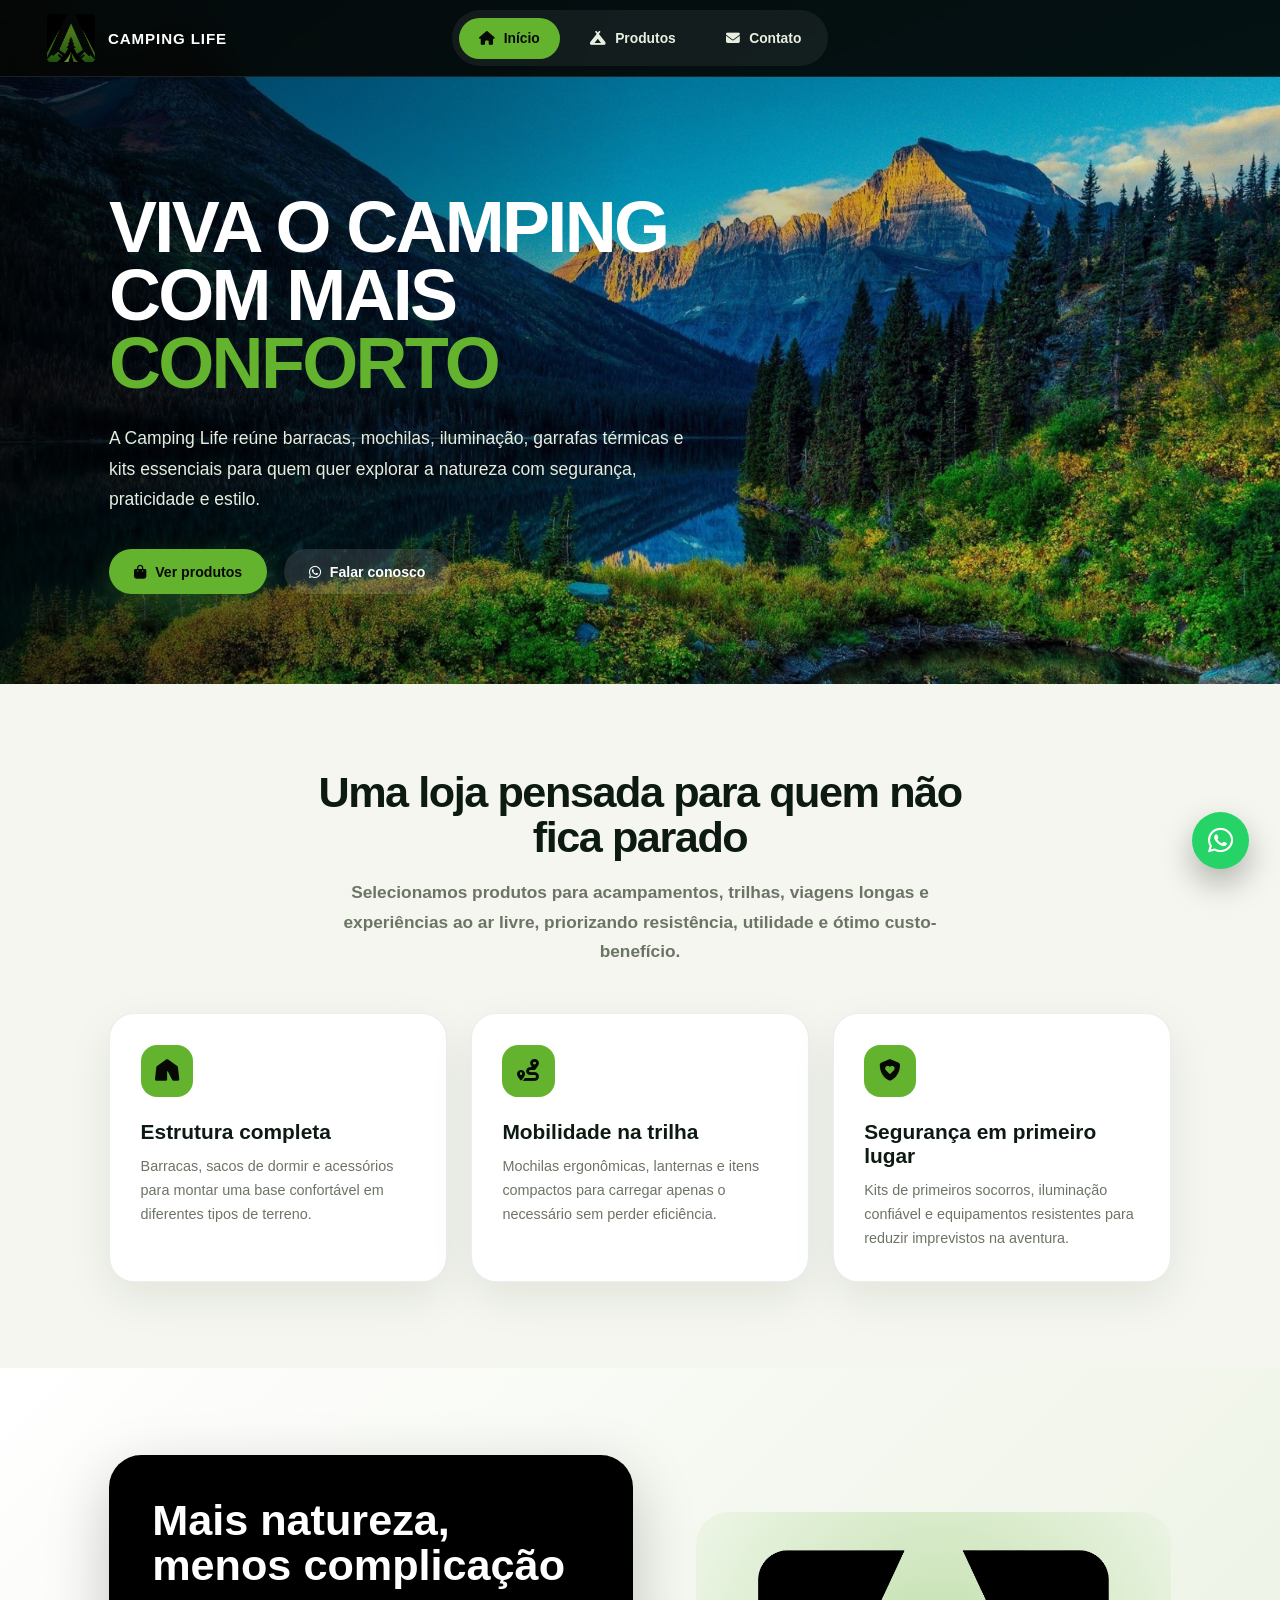
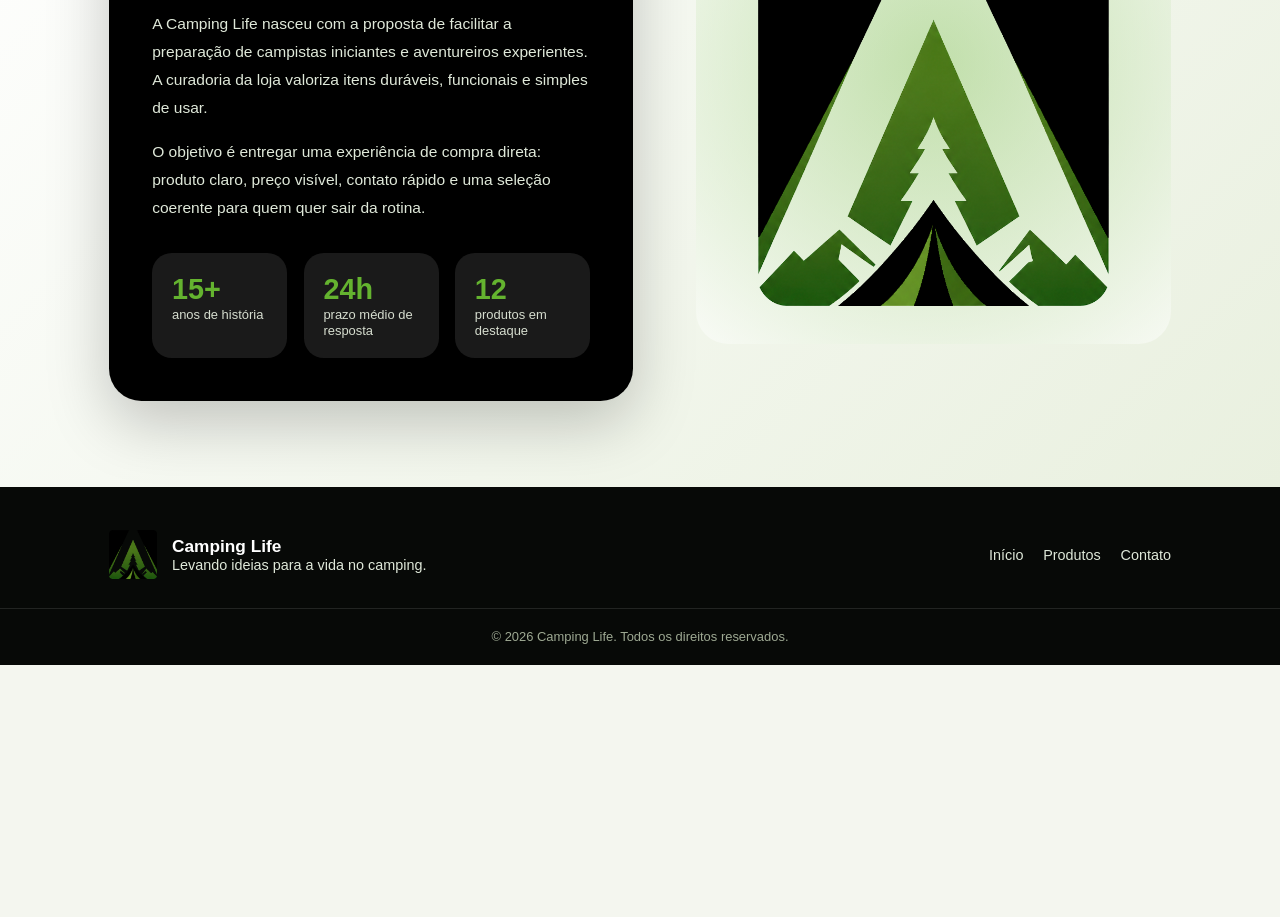
==== commit 2cd61236: "update files" ====
--- a/index.html
+++ b/index.html
@@ -1,144 +1,85 @@
-﻿<!DOCTYPE html>
+<!DOCTYPE html>
 <html lang="pt-br">
 
 <head>
     <meta charset="UTF-8">
-    <title>Camping Life</title>
+    <title>Camping Life | Início</title>
     <link rel="stylesheet" href="https://cdnjs.cloudflare.com/ajax/libs/font-awesome/6.5.1/css/all.min.css">
     <link rel="stylesheet" href="style.css">
 </head>
 
 <body>
     <header class="site-header">
-        <a class="logo-link" href="#home">
-            <img src="logo.png" alt="Camping Life">
-        </a>
-
+        <a class="logo-link" href="index.html"><img src="logo.png" alt="Camping Life"><span>Camping Life</span></a>
         <nav class="main-nav">
-            <a href="#home"><i class="fa-solid fa-house"></i> Início</a>
-            <a href="#products"><i class="fa-solid fa-campground"></i> Produtos</a>
-            <a href="#about"><i class="fa-solid fa-circle-info"></i> Sobre</a>
-            <a href="#contact"><i class="fa-solid fa-envelope"></i> Contato</a>
+            <a class="active" href="index.html"><i class="fa-solid fa-house"></i>Início</a>
+            <a href="produtos.html"><i class="fa-solid fa-campground"></i>Produtos</a>
+            <a href="contato.html"><i class="fa-solid fa-envelope"></i>Contato</a>
         </nav>
     </header>
 
     <main>
-        <section class="hero" id="home">
-            <div class="hero-content">
-                <h1>Levando ideias para a vida no <span>camping</span></h1>
-                <a class="whatsapp-hero" href="https://wa.me/559284066727" target="_blank">
-                    <i class="fa-brands fa-whatsapp"></i> Fale pelo WhatsApp
-                </a>
-            </div>
-        </section>
-
-        <section class="products section" id="products">
+        <section class="hero">
             <div class="container">
-                <div class="section-header">
-                    <h2>Prepare-se para sua próxima aventura</h2>
-                    <p>Conheça equipamentos de camping selecionados pela durabilidade, conforto e facilidade de uso ao
-                        ar livre.</p>
-                </div>
-
-                <div class="product-grid">
-                    <article class="product-card">
-                        <img src="photo1.png" alt="Barracas de camping">
-                        <div class="product-content">
-                            <h3>Barracas de camping</h3>
-                            <p>Barracas resistentes, impermeáveis e fáceis de montar para diferentes climas.</p>
-                            <strong>R$ 129,99</strong>
-                            <a class="btn" href="#"><i class="fa-solid fa-arrow-right"></i> Saiba mais</a>
-                        </div>
-                    </article>
-
-                    <article class="product-card">
-                        <img src="photo2.jpeg" alt="Fogareiros portáteis">
-                        <div class="product-content">
-                            <h3>Fogareiros portáteis</h3>
-                            <p>Fogareiros práticos e eficientes para preparar refeições durante a viagem.</p>
-                            <strong>R$ 89,99</strong>
-                            <a class="btn" href="#"><i class="fa-solid fa-arrow-right"></i> Saiba mais</a>
-                        </div>
-                    </article>
-
-                    <article class="product-card">
-                        <img src="photo3.jpeg" alt="Mochilas de trilha">
-                        <div class="product-content">
-                            <h3>Mochilas de trilha</h3>
-                            <p>Mochilas leves, espaçosas e ergonômicas para caminhadas mais longas.</p>
-                            <strong>R$ 159,99</strong>
-                            <a class="btn" href="#"><i class="fa-solid fa-arrow-right"></i> Saiba mais</a>
-                        </div>
-                    </article>
-
-                    <article class="product-card">
-                        <img src="photo4.jpeg" alt="Lanternas LED">
-                        <div class="product-content">
-                            <h3>Lanternas LED</h3>
-                            <p>Lanternas recarregáveis e potentes para iluminar o acampamento à noite.</p>
-                            <strong>R$ 49,99</strong>
-                            <a class="btn" href="#"><i class="fa-solid fa-arrow-right"></i> Saiba mais</a>
-                        </div>
-                    </article>
-
-                    <article class="product-card">
-                        <img src="photo1.png" alt="Caiaques infláveis">
-                        <div class="product-content">
-                            <h3>Caiaques infláveis</h3>
-                            <p>Caiaques compactos e resistentes para aventuras na água e pescarias.</p>
-                            <strong>R$ 299,99</strong>
-                            <a class="btn" href="#"><i class="fa-solid fa-arrow-right"></i> Saiba mais</a>
-                        </div>
-                    </article>
-
-                    <article class="product-card">
-                        <img src="photo2.jpeg" alt="Lanternas de cabeça">
-                        <div class="product-content">
-                            <h3>Lanternas de cabeça</h3>
-                            <p>Iluminação prática, com bateria durável e diferentes modos de brilho.</p>
-                            <strong>R$ 34,99</strong>
-                            <a class="btn" href="#"><i class="fa-solid fa-arrow-right"></i> Saiba mais</a>
-                        </div>
-                    </article>
+                <div class="hero-content">
+                    <h1>Viva o camping com mais <span>conforto</span></h1>
+                    <p>A Camping Life reúne barracas, mochilas, iluminação, garrafas térmicas e kits essenciais para
+                        quem quer explorar a natureza com segurança, praticidade e estilo.</p>
+                    <div class="actions">
+                        <a class="btn" href="produtos.html"><i class="fa-solid fa-bag-shopping"></i>Ver produtos</a>
+                        <a class="btn dark" href="contato.html"><i class="fa-brands fa-whatsapp"></i>Falar conosco</a>
+                    </div>
                 </div>
             </div>
         </section>
 
-        <section class="about section" id="about">
-            <div class="container about-layout">
-                <div class="about-text">
-                    <h2>Sobre a Camping Life</h2>
-                    <p>Somos apaixonados por levar os melhores equipamentos de camping para quem ama aventuras ao ar
-                        livre. Fundada em 2010, a Camping Life cresceu de uma pequena loja local para uma marca
-                        confiável no setor.</p>
-                    <p>De iniciantes a aventureiros experientes, temos tudo o que você precisa para a próxima viagem.
-                        Nossa equipe testa cada produto em condições reais para garantir durabilidade e desempenho.</p>
+        <section class="section">
+            <div class="container">
+                <div class="section-header">
+                    <h2>Uma loja pensada para quem não fica parado</h2>
+                    <p>Selecionamos produtos para acampamentos, trilhas, viagens longas e experiências ao ar livre,
+                        priorizando resistência, utilidade e ótimo custo-benefício.</p>
                 </div>
-
-                <div class="about-brand">
-                    <img src="logo.png" alt="Camping Life">
+                <div class="feature-grid">
+                    <div class="feature-card">
+                        <i class="fa-solid fa-tent"></i>
+                        <h3>Estrutura completa</h3>
+                        <p>Barracas, sacos de dormir e acessórios para montar uma base confortável em diferentes tipos
+                            de terreno.</p>
+                    </div>
+                    <div class="feature-card">
+                        <i class="fa-solid fa-route"></i>
+                        <h3>Mobilidade na trilha</h3>
+                        <p>Mochilas ergonômicas, lanternas e itens compactos para carregar apenas o necessário sem
+                            perder eficiência.</p>
+                    </div>
+                    <div class="feature-card">
+                        <i class="fa-solid fa-shield-heart"></i>
+                        <h3>Segurança em primeiro lugar</h3>
+                        <p>Kits de primeiros socorros, iluminação confiável e equipamentos resistentes para reduzir
+                            imprevistos na aventura.</p>
+                    </div>
                 </div>
             </div>
         </section>
 
-        <section class="contact section" id="contact">
-            <div class="container contact-layout">
-                <div class="section-header">
-                    <h2>Fale conosco</h2>
-                    <p>Tem alguma dúvida? Entre em contato com a nossa equipe e responderemos em até 24 horas.</p>
+        <section class="about-band">
+            <div class="container about-layout">
+                <div class="about-panel">
+                    <h2>Mais natureza, menos complicação</h2>
+                    <p>A Camping Life nasceu com a proposta de facilitar a preparação de campistas iniciantes e
+                        aventureiros experientes. A curadoria da loja valoriza itens duráveis, funcionais e simples de
+                        usar.</p>
+                    <p>O objetivo é entregar uma experiência de compra direta: produto claro, preço visível, contato
+                        rápido e uma seleção coerente para quem quer sair da rotina.</p>
+                    <div class="stats">
+                        <div class="stat"><strong>15+</strong><span>anos de história</span></div>
+                        <div class="stat"><strong>24h</strong><span>prazo médio de resposta</span></div>
+                        <div class="stat"><strong>12</strong><span>produtos em destaque</span></div>
+                    </div>
                 </div>
-
-                <form class="contact-form">
-                    <input type="text" placeholder="Seu nome" required>
-                    <input type="email" placeholder="Seu e-mail" required>
-                    <textarea rows="5" placeholder="Sua mensagem" required></textarea>
-                    <button class="btn" type="submit"><i class="fa-solid fa-paper-plane"></i> Enviar mensagem</button>
-                </form>
-
-                <div class="contact-info">
-                    <p><i class="fa-solid fa-location-dot"></i> Rua da Aventura, 123, Cidade Aventura</p>
-                    <p><i class="fa-solid fa-phone"></i> +55 (11) 1234-5678</p>
-                    <p><i class="fa-solid fa-envelope"></i> contato@campinglife.com</p>
+                <div class="logo-panel">
+                    <img src="logo.png" alt="Logo Camping Life">
                 </div>
             </div>
         </section>
@@ -146,25 +87,19 @@
 
     <footer class="site-footer">
         <div class="container footer-layout">
-            <div>
-                <h3>Camping Life</h3>
-                <p>Levando ideias para a vida no camping desde 2010.</p>
+            <div class="footer-brand"><img src="logo.png" alt="Camping Life">
+                <div>
+                    <h3>Camping Life</h3>
+                    <p>Levando ideias para a vida no camping.</p>
+                </div>
             </div>
-
-            <nav>
-                <a href="#home"><i class="fa-solid fa-house"></i> Início</a>
-                <a href="#products"><i class="fa-solid fa-campground"></i> Produtos</a>
-                <a href="#about"><i class="fa-solid fa-circle-info"></i> Sobre</a>
-                <a href="#contact"><i class="fa-solid fa-envelope"></i> Contato</a>
-            </nav>
+            <nav class="footer-nav"><a href="index.html">Início</a><a href="produtos.html">Produtos</a><a
+                    href="contato.html">Contato</a></nav>
         </div>
-
-        <p class="copyright">&copy; 2025 Camping Life. Todos os direitos reservados.</p>
+        <p class="copyright">&copy; 2026 Camping Life. Todos os direitos reservados.</p>
     </footer>
-
-    <a class="whatsapp-fixed" href="https://wa.me/559284066727" target="_blank" aria-label="Fale pelo WhatsApp">
-        <i class="fa-brands fa-whatsapp"></i>
-    </a>
+    <a class="whatsapp-fixed" href="https://wa.me/559284066727" target="_blank" aria-label="Fale pelo WhatsApp"><i
+            class="fa-brands fa-whatsapp"></i></a>
 </body>
 
-</html>+</html>
--- a/style.css
+++ b/style.css
@@ -1,14 +1,14 @@
 :root {
-    --green: #2ecc2e;
-    --green-dark: #27ae60;
-    --text: #222;
-    --muted: #666;
-    --light: #f5f5f5;
-    --white: #ffffff;
-    --dark: #111111;
-    --shadow: 0 10px 30px rgba(0, 0, 0, 0.12);
-    --radius: 15px;
-    --container: 1300px;
+    --verde: #64b32f;
+    --verde-escuro: #234719;
+    --verde-profundo: #0d1a12;
+    --preto: #070907;
+    --branco: #ffffff;
+    --texto: #1f271d;
+    --muted: #6c7565;
+    --sombra: 0 24px 70px rgba(0, 0, 0, 0.22);
+    --container: 1180px;
+    --radius: 28px;
 }
 
 * {
@@ -19,16 +19,23 @@
 
 html {
     scroll-behavior: smooth;
+    zoom: 90%;
 }
 
 body {
-    color: var(--text);
+    min-width: 1200px;
+    color: var(--texto);
+    background: #f4f6ef;
     font-family: Arial, Helvetica, sans-serif;
-    background: var(--white);
 }
 
 a {
+    color: inherit;
     text-decoration: none;
+}
+
+img {
+    display: block;
 }
 
 .container {
@@ -36,362 +43,520 @@
     margin: 0 auto;
 }
 
-.section {
-    padding: 80px 0;
-}
-
-.section-header {
-    width: 720px;
-    margin: 0 auto 45px;
-    text-align: center;
-}
-
-.section-header span {
-    display: block;
-    color: var(--green);
-    font-size: 0.85rem;
-    font-weight: 700;
-    letter-spacing: 2px;
-    margin-bottom: 12px;
-    text-transform: uppercase;
-}
-
-.section-header h2 {
-    color: var(--text);
-    font-size: 2.6rem;
-    line-height: 1.15;
-    margin-bottom: 16px;
-}
-
-.section-header p {
-    color: var(--muted);
-    font-size: 1.08rem;
-    line-height: 1.7;
-}
-
-.btn {
-    display: inline-block;
-    padding: 11px 26px;
-    border: 0;
-    border-radius: 999px;
-    color: var(--white);
-    background: var(--green);
-    font: inherit;
-    font-weight: 700;
-    cursor: pointer;
-    transition: background 0.3s ease;
-}
-
-.btn i,
-.main-nav i,
-.site-footer i {
-    margin-right: 8px;
-}
-
-.btn:hover {
-    background: var(--green-dark);
-}
-
 .site-header {
     position: fixed;
-    z-index: 10;
+    z-index: 100;
     top: 0;
     left: 0;
     width: 100%;
-    min-width: 1300px;
-    min-height: 80px;
+    min-width: 1200px;
+    height: 86px;
     display: flex;
     align-items: center;
     justify-content: center;
-    padding: 16px 50px;
-    background: var(--dark);
+    border-bottom: 1px solid rgba(255, 255, 255, 0.10);
+    background: rgba(5, 7, 5, 0.92);
+    backdrop-filter: blur(16px);
 }
 
 .logo-link {
     position: absolute;
-    left: 50px;
+    left: 52px;
+    display: flex;
+    align-items: center;
+    gap: 14px;
+    color: var(--branco);
+    font-size: 1.05rem;
+    font-weight: 800;
+    letter-spacing: 1px;
+    text-transform: uppercase;
 }
 
 .logo-link img {
-    height: 46px;
+    width: 54px;
+    height: 54px;
+    object-fit: contain;
+}
+
+.main-nav {
+    display: flex;
+    align-items: center;
+    gap: 12px;
+    padding: 8px;
+    border-radius: 999px;
+    background: rgba(255, 255, 255, 0.06);
+}
+
+.main-nav a {
+    padding: 14px 22px;
+    border-radius: 999px;
+    color: #e8efe1;
+    font-size: 0.96rem;
+    font-weight: 700;
+    transition: 0.25s ease;
+}
+
+.main-nav a:hover,
+.main-nav .active {
+    color: var(--preto);
+    background: var(--verde);
+}
+
+.main-nav a i{
+    font-size: auto;
+    padding: 0 10px 0 0;
+}
+
+.hero {
+    min-height: 760px;
+    display: grid;
+    align-items: center;
+    padding-top: 86px;
+    background: linear-gradient(90deg, rgba(0, 0, 0, 0.78), rgba(0, 0, 0, 0.24), rgba(0, 0, 0, 0.12)), url("hero.png") center / cover fixed;
+}
+
+.hero-content {
+    width: 760px;
+    color: var(--branco);
+}
+
+.hero h1,
+.page-title h1 {
+    margin-top: 28px;
+    font-size: 5rem;
+    line-height: 0.95;
+    letter-spacing: -3px;
+    text-transform: uppercase;
+}
+
+.hero h1 span,
+.page-title h1 span {
+    color: var(--verde);
+}
+
+.hero p,
+.page-title p {
+    width: 650px;
+    margin-top: 28px;
+    color: #e7ecdf;
+    font-size: 1.22rem;
+    line-height: 1.75;
+}
+
+.actions {
+    display: flex;
+    gap: 18px;
+    margin-top: 38px;
+}
+
+.btn {
+    display: inline-flex;
+    align-items: center;
+    justify-content: center;
+    gap: 10px;
+    min-width: 170px;
+    padding: 16px 28px;
+    border: 0;
+    border-radius: 999px;
+    color: var(--preto);
+    background: var(--verde);
+    font-size: 0.98rem;
+    font-weight: 900;
+    cursor: pointer;
+    box-shadow: 0 14px 35px rgba(100, 179, 47, 0.28);
+    transition: 0.25s ease;
+}
+
+.btn:hover {
+    transform: translateY(-3px);
+    background: #81cf44;
+}
+
+.btn.dark {
+    color: var(--branco);
+    background: rgba(255, 255, 255, 0.12);
+    box-shadow: none;
+}
+
+.section {
+    padding: 96px 0;
+}
+
+.section-header {
+    max-width: 780px;
+    margin: 0 auto 52px;
+    text-align: center;
+}
+
+.section-header h2 {
     width: auto;
-}
-
-.main-nav {
-    display: flex;
-    gap: 50px;
-}
-
-.main-nav a,
-.site-footer a {
-    color: var(--white);
-    font-size: 1.05rem;
-    font-weight: 600;
-    transition: color 0.3s ease;
-}
-
-.main-nav a:hover,
-.site-footer a:hover {
-    color: var(--green);
-}
-
-.hero {
-    min-height: 100vh;
+    color: var(--verde-profundo);
+    font-size: 3rem;
+    line-height: 1.04;
+    letter-spacing: -1.6px;
+}
+
+.section-header p {
+    width: 680px;
+    max-width: 100%;
+    margin: 20px auto 0;
+    color: var(--muted);
+    font-size: 1.2rem;
+    line-height: 1.7;
+    font-weight: bold;
+}
+
+.feature-grid,
+.product-grid {
+    display: grid;
+    grid-template-columns: repeat(3, 1fr);
+    gap: 26px;
+}
+
+.feature-card,
+.product-card,
+.info-card,
+.form-card {
+    border: 1px solid rgba(13, 26, 18, 0.08);
+    border-radius: var(--radius);
+    background: var(--branco);
+    box-shadow: 0 18px 50px rgba(23, 32, 18, 0.08);
+}
+
+.feature-card {
+    min-height: 250px;
+    padding: 34px;
+    transition: 0.25s ease;
+}
+
+.feature-card:hover {
+    transform: translateY(-8px);
+    box-shadow: var(--sombra);
+}
+
+.feature-card i {
+    width: 58px;
+    height: 58px;
     display: grid;
     place-items: center;
-    padding: 120px 40px 80px;
-    background: url("hero.png") center / cover fixed;
-}
-
-.hero-content {
-    width: 900px;
-    text-align: center;
-}
-
-.hero h1 {
-    color: var(--white);
-    font-size: 3.5rem;
-    line-height: 1.15;
-    text-transform: uppercase;
-}
-
-.hero h1 span {
-    color: var(--green);
-}
-
-.whatsapp-hero {
-    display: inline-block;
-    margin-top: 30px;
-    padding: 30px;
-    border-radius: 999px;
-    color: var(--white);
-    background: #25d366;
-    font-size: 1.3rem;
-    font-weight: 700;
-    transition: background 0.3s ease, transform 0.3s ease;
-}
-
-.whatsapp-hero i {
-    margin-right: 8px;
-}
-
-.whatsapp-hero:hover {
-    background: #1ebe5d;
-    transform: translateY(-3px);
-}
-
-.products {
-    min-height: 100vh;
-    background: linear-gradient(135deg, #f5f5f5 0%, #e8e8e8 100%);
-}
-
-.product-grid {
-    display: grid;
-    grid-template-columns: repeat(3, 1fr);
-    gap: 30px;
+    margin-bottom: 26px;
+    border-radius: 18px;
+    color: var(--preto);
+    background: var(--verde);
+    font-size: 1.5rem;
+}
+
+.feature-card h3,
+.product-card h3,
+.info-card h3 {
+    color: var(--verde-profundo);
+    font-size: 1.45rem;
+    margin-bottom: 12px;
+}
+
+.feature-card p,
+.product-card p,
+.info-card p {
+    color: var(--muted);
+    line-height: 1.65;
+}
+
+.product-card p {
+    flex: 1;
 }
 
 .product-card {
     overflow: hidden;
     display: flex;
     flex-direction: column;
-    border-radius: var(--radius);
-    background: var(--white);
-    box-shadow: var(--shadow);
-    text-align: center;
-    transition: transform 0.3s ease, box-shadow 0.3s ease;
+    transition: 0.25s ease;
 }
 
 .product-card:hover {
     transform: translateY(-8px);
-    box-shadow: 0 18px 40px rgba(0, 0, 0, 0.16);
+    box-shadow: var(--sombra);
 }
 
 .product-card img {
     width: 100%;
+    height: 235px;
+    object-fit: cover;
+    background: #eef1e9;
+}
+
+.product-card.contain img {
+    object-fit: contain;
+    padding: 22px;
+}
+
+.product-content {
+    flex: 1;
+    display: flex;
+    flex-direction: column;
+    padding: 28px;
+}
+
+.price {
+    display: flex;
+    align-items: center;
+    margin: auto;
+    gap: 16px;
+    margin-top: 24px;
+    padding-top: 22px;
+    border-top: 1px solid rgba(13, 26, 18, 0.08);
+}
+
+.price strong {
+    color: var(--verde-escuro);
+    font-size: 1.4rem;
+    white-space: nowrap;
+}
+
+.about-band {
+    padding: 96px 0;
+    background: linear-gradient(135deg, #ffffff, #e9f0df);
+}
+
+.about-layout {
+    display: grid;
+    grid-template-columns: 1.05fr 0.95fr;
+    gap: 70px;
+    align-items: center;
+}
+
+.about-panel {
+    padding: 48px;
+    border-radius: 36px;
+    color: var(--branco);
+    background: black;
+    box-shadow: var(--sombra);
+}
+
+.about-panel h2 {
+    font-size: 3rem;
+    line-height: 1.05;
+    margin-bottom: 24px;
+}
+
+.about-panel p {
+    color: #dfe8d9;
+    font-size: 1.08rem;
+    line-height: 1.8;
+    margin-bottom: 18px;
+}
+
+.logo-panel {
+    height: 480px;
+    display: grid;
+    place-items: center;
+    border-radius: 36px;
+    background: radial-gradient(circle at 50% 35%, rgba(100, 179, 47, 0.34), rgba(255, 255, 255, 0.55));
+}
+
+.logo-panel img {
+    width: 390px;
+}
+
+.stats {
+    display: grid;
+    grid-template-columns: repeat(3, 1fr);
+    gap: 18px;
+    margin-top: 34px;
+}
+
+.stat {
+    padding: 22px;
+    border-radius: 22px;
+    background: rgba(255, 255, 255, 0.10);
+}
+
+.stat strong {
+    display: block;
+    color: var(--verde);
+    font-size: 2rem;
+}
+
+.stat span {
+    color: #d6ddcf;
+    font-size: 0.9rem;
+}
+
+.page-hero {
+    min-height: 430px;
+    display: grid;
+    align-items: center;
+    padding-top: 86px;
+    color: var(--branco);
+    background: linear-gradient(90deg, rgba(0, 0, 0, 0.82), rgba(0, 0, 0, 0.28)), url("hero.png") center / cover;
+}
+
+.page-title h1 {
+    font-size: 4.4rem;
+}
+
+.products-page {
+    padding: 90px 0;
+}
+
+.products-page .product-grid {
+    grid-template-columns: repeat(4, 1fr);
+}
+
+.products-page .product-card img {
     height: 210px;
-    object-fit: cover;
-}
-
-.product-content {
-    display: flex;
-    flex: 1;
+}
+
+.products-page .price {
+    align-items: stretch;
     flex-direction: column;
-    align-items: center;
-    padding: 25px;
-}
-
-.product-content h3 {
-    font-size: 1.45rem;
-    margin-bottom: 12px;
-}
-
-.product-content p {
-    flex: 1;
-    color: var(--muted);
-    font-size: 0.95rem;
-    line-height: 1.55;
+}
+
+.products-page .price .btn {
+    width: 100%;
+    min-width: 0;
+    padding: 14px 20px;
+}
+
+.contact-page {
+    padding: 110px 0 90px;
+    background: linear-gradient(135deg, #f6f8f1, #e3ecd8);
+}
+
+.contact-layout {
+    display: grid;
+    grid-template-columns: 0.9fr 1.1fr;
+    gap: 30px;
+}
+
+.info-card,
+.form-card {
+    padding: 38px;
+}
+
+.info-card h2,
+.form-card h2 {
+    color: var(--verde-profundo);
+    font-size: 2.3rem;
     margin-bottom: 18px;
 }
 
-.product-content strong {
-    display: block;
-    color: var(--green);
-    font-size: 1.5rem;
-    margin-bottom: 18px;
-}
-
-.about-layout {
-    display: grid;
-    grid-template-columns: 1fr 1fr;
-    align-items: center;
-    gap: 60px;
-}
-
-.about-text h2 {
-    display: inline-block;
-    position: relative;
-    font-size: 2.5rem;
-    margin-bottom: 30px;
-}
-
-.about-text h2::after {
-    content: "";
-    position: absolute;
-    left: 0;
-    bottom: -10px;
-    width: 60px;
-    height: 4px;
-    background: var(--green);
-}
-
-.about-text p {
-    color: #555555;
-    font-size: 1.05rem;
-    line-height: 1.8;
-    margin-bottom: 20px;
-}
-
-.stats {
-    display: flex;
-    gap: 40px;
-    margin-top: 40px;
-}
-
-.stats strong {
-    display: block;
-    color: var(--green);
-    font-size: 2rem;
-}
-
-.stats span {
-    color: var(--muted);
-    font-size: 0.9rem;
-}
-
-.about-brand {
-    display: flex;
-    align-items: center;
-    justify-content: center;
-}
-
-.about-brand img {
-    width: 450px;
-}
-
-.contact {
-    min-height: 100vh;
-    background: linear-gradient(135deg, #f9f9f9 0%, #f0f0f0 100%);
-}
-
-.contact-layout {
-    width: 800px;
-}
-
-.contact-form,
-.contact-info {
-    padding: 35px;
-    border-radius: var(--radius);
-    background: var(--white);
-    box-shadow: var(--shadow);
+.info-list {
+    display: grid;
+    gap: 18px;
+    margin-top: 30px;
+}
+
+.info-item {
+    display: flex;
+    gap: 16px;
+    align-items: flex-start;
+    padding: 20px;
+    border-radius: 20px;
+    background: #f2f5ed;
+    transition: 0.5s ease-out all ;
+}
+
+.info-item:hover {
+    transform: translateY(-10px);
+}
+
+.info-item i {
+    color: var(--verde-escuro);
+    font-size: 1.25rem;
+    margin-top: 2px;
 }
 
 .contact-form {
     display: grid;
-    gap: 18px;
-    margin-bottom: 35px;
+    gap: 16px;
+    margin-top: 26px;
 }
 
 .contact-form input,
 .contact-form textarea {
     width: 100%;
-    padding: 13px 15px;
-    border: 1px solid #dddddd;
-    border-radius: 8px;
+    padding: 17px 18px;
+    border: 1px solid #d7dfcf;
+    border-radius: 18px;
+    outline: none;
+    color: var(--texto);
+    background: #fbfcf8;
     font: inherit;
 }
 
-
-.contact-info {
-    color: #555555;
-    font-style: normal;
-    line-height: 1.8;
-}
-
-.contact-info i {
-    width: 22px;
-    color: var(--green);
+.map-frame {
+    width: 100%;
+    height: 390px;
+    margin-top: 30px;
+    border: 0;
+    border-radius: 28px;
+    box-shadow: 0 18px 50px rgba(23, 32, 18, 0.10);
 }
 
 .site-footer {
-    color: #cccccc;
-    background: #1a1a1a;
-    padding: 55px 0 20px;
+    padding: 48px 0 24px;
+    color: #dfe8d9;
+    background: #070907;
 }
 
 .footer-layout {
     display: flex;
     justify-content: space-between;
-    gap: 40px;
-    padding-bottom: 35px;
-}
-
-.site-footer h3 {
-    color: var(--white);
-    margin-bottom: 12px;
-}
-
-.site-footer nav {
-    display: flex;
-    gap: 18px;
+    align-items: center;
+    padding-bottom: 32px;
+}
+
+.footer-brand {
+    display: flex;
+    align-items: center;
+    gap: 16px;
+}
+
+.footer-brand img {
+    width: 54px;
+    height: 54px;
+    object-fit: contain;
+}
+
+.footer-brand h3 {
+    color: var(--branco);
+    font-size: 1.2rem;
+}
+
+.footer-nav {
+    display: flex;
+    gap: 22px;
+}
+
+.footer-nav a:hover {
+    color: var(--verde);
 }
 
 .copyright {
-    border-top: 1px solid #333333;
-    padding-top: 20px;
+    padding-top: 22px;
+    border-top: 1px solid rgba(255, 255, 255, 0.11);
+    color: #9ea993;
     text-align: center;
-    font-size: 0.85rem;
+    font-size: 0.9rem;
 }
 
 .whatsapp-fixed {
     position: fixed;
-    right: 30px;
-    bottom: 30px;
-    z-index: 20;
-    width: 62px;
-    height: 62px;
-    display: flex;
-    align-items: center;
-    justify-content: center;
+    z-index: 120;
+    right: 34px;
+    bottom: 34px;
+    width: 64px;
+    height: 64px;
+    display: grid;
+    place-items: center;
     border-radius: 50%;
-    color: var(--white);
+    color: var(--branco);
     background: #25d366;
-    box-shadow: 0 10px 25px rgba(0, 0, 0, 0.25);
     font-size: 2rem;
-    transition: background 0.3s ease, transform 0.3s ease;
+    box-shadow: 0 16px 35px rgba(0, 0, 0, 0.28);
+    transition: 0.25s ease;
 }
 
 .whatsapp-fixed:hover {
-    background: #1ebe5d;
-    transform: translateY(-4px);
-}
+    transform: translateY(-5px) scale(1.04);
+}
